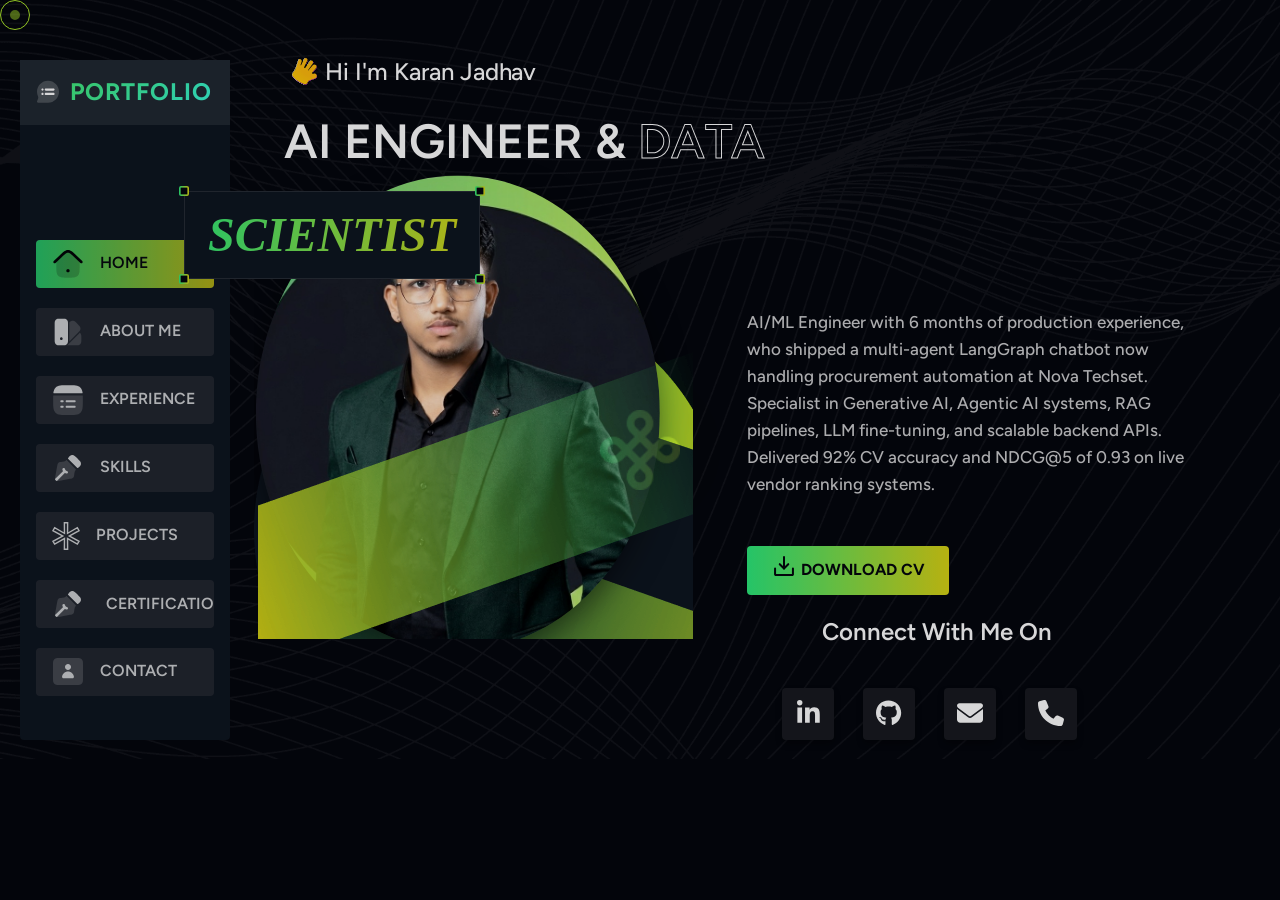
==== index.html @ 252ca19f "Update portfolio content (about me, experience, skills, resume PDF)" ====
<!DOCTYPE html>
<html lang="en">

<head>
  <meta charset="UTF-8">
  <meta name="viewport" content="width=device-width, initial-scale=1.0">
  <title>Karan Jadhav - AI Engineer & Data Scientist Portfolio</title>

  <!--=====FAB ICON=======-->
  <link rel="shortcut icon" href="assets\img\logo\logo1.jpeg" type="image/x-icon">

  <!--===== CSS LINK =======-->
  <link rel="stylesheet" href="assets/css/plugins/bootstrap.min.css">
  <link rel="stylesheet" href="assets/css/plugins/aos.css">
  <link rel="stylesheet" href="assets/css/plugins/fontawesome.css">
  <link rel="stylesheet" href="assets/css/plugins/magnific-popup.css">
  <link rel="stylesheet" href="assets/css/plugins/mobile.css">
  <link rel="stylesheet" href="assets/css/plugins/owlcarousel.min.css">
  <link rel="stylesheet" href="assets/css/plugins/sidebar.css">
  <link rel="stylesheet" href="assets/css/plugins/slick-slider.css">
  <link rel="stylesheet" href="assets/css/plugins/nice-select.css">
  <link rel="stylesheet" href="assets/css/main.css">

  <!-- Custom animated gradient styles -->
  <link rel="stylesheet" href="style.css">

  <!--=====  JS SCRIPT LINK =======-->
  <script src="assets/js/plugins/jquery-3-6-0.min.js"></script>
  <script src="assets/js/plugins/waypoints.js"></script>
</head>

<body class="homepage1-body">
  <!--===== PRELOADER STARTS =======-->
  <div class="overlay flex cac vac preloader-parent">
    <div>
      <div class="loader preloader flex vac">
        <svg width="200" height="200">
          <circle class="background" cx="90" cy="90" r="80" transform="rotate(-90, 100, 90)" />
          <circle class="outer" cx="90" cy="90" r="80" transform="rotate(-90, 100, 90)" />
        </svg>
        <span class="circle-background">
        </span>
        <span class="logo animated keyframe5 fade-in">
          <img src="assets\img\logo\logo1.jpeg" alt="">
        </span>
      </div>
    </div>
  </div>
  <!--===== PRELOADER ENDS =======-->

  <!--===== PROGRESS STARTS=======-->
  <div class="paginacontainer">
    <div class="progress-wrap">
      <svg class="progress-circle svg-content" width="100%" height="100%" viewBox="-1 -1 102 102">
        <path d="M50,1 a49,49 0 0,1 0,98 a49,49 0 0,1 0,-98" />
      </svg>
    </div>
  </div>
  <!--===== PROGRESS ENDS=======-->

  <div class="cursor"></div>
  <!--===== MOBILE HEADER STARTS =======-->
  <div class="mobile-header mobile-haeder1 d-block d-lg-none">
    <div class="container-fluid">
      <div class="col-12">
        <div class="mobile-header-elements">
          <div class="mobile-logo">
            <a href="index.html"><img src="assets/img/logo/logo2.png" alt=""></a>
          </div>
          <div class="mobile-nav-icon dots-menu">
            <i class="fa-solid fa-bars"></i>
          </div>
        </div>
      </div>
    </div>
  </div>

  <div class="mobile-sidebar mobile-sidebar1">
    <div class="logosicon-area">
      <div class="logos">
        <img src="assets/img/logo/logo2.png" alt="">
      </div>
      <div class="menu-close">
        <i class="fa-solid fa-xmark"></i>
      </div>
    </div>
    <div class="mobile-nav mobile-nav1">
      <ul class="mobile-nav-list nav-list1">
        <li><a href="index.html">Home</a></li>
        <li><a href="about.html">About</a></li>
        <li><a href="experience.html">Experience</a></li>
        <li><a href="skills.html">Skills</a></li>
        <li><a href="projects.html">Portfolio</a></li>
        <li><a href="certification.html">Certification</a></li>
        <li><a href="contact.html">Contact</a></li>

      </ul>
      <div class="allmobilesection">
        <div class="btn-area">
          <a href="index.html" class="download-btn">Get Started</a>
        </div>
        <div class="single-footer">
          <h3>Contact Info</h3>
          <div class="footer4-contact-info">
            <div class="contact-info-single">
              <div class="contact-info-icon">
                <i class="fa-solid fa-phone-volume"></i>
              </div>
              <div class="contact-info-text">
                <a href="tel:+918262973414">+91 8262973414</a>
              </div>
            </div>
            <div class="contact-info-single">
              <div class="contact-info-icon">
                <i class="fa-solid fa-envelope"></i>
              </div>
              <div class="contact-info-text">
                <a href="mailto:karanjadhav1771@gmail.com">karanjadhav1771@gmail.com</a>
              </div>
            </div>
            <div class="space20"></div>
            <div class="single-footer">
              <h3>Our Location</h3>
              <div class="contact-info-single">
                <div class="contact-info-icon">
                  <i class="fa-solid fa-location-dot"></i>
                </div>
                <div class="contact-info-text">
                  <a href="#">Aurangabad, Maharashtra,<br> India</a>
                </div>
              </div>
            </div>
            <div class="space20"></div>
            <div class="single-footer">
              <h3>Social Links</h3>
              <div class="social-links-mobile-menu">
                <ul>
                  <li><a href="https://www.linkedin.com/in/karan-jadhav-251a49325" target="_blank" rel="noopener"><i
                        class="fa-brands fa-linkedin-in"></i></a></li>
                  <li><a href="https://github.com/Karan-Jadhav-11" target="_blank" rel="noopener"><i
                        class="fa-brands fa-github"></i></a></li>
                  <li><a href="mailto:karanjadhav1771@gmail.com"><i class="fa-solid fa-envelope"></i></a></li>
                  <li><a href="tel:+918262973414"><i class="fa-solid fa-phone"></i></a></li>
                </ul>
              </div>
            </div>
          </div>
        </div>
      </div>
    </div>
  </div>
  <!--===== MOBILE HEADER STARTS =======-->

  <!--===== HEADER STARTS =======-->
  <div class="header-section-area"
    style="background-image: url(assets/img/bg/pagebg1.png); background-position: center; background-size: cover; background-repeat: no-repeat; background-attachment: fixed;">
    <div class="container">
      <div class="row">
        <div class="col-lg-2">
          <div class="sidebar-main">
            <div class="sidebar-area" style="padding: 0 15px;">
              <div class="logo">
                <a href="#" style="text-decoration: none; display: flex; align-items: center; gap: 10px;">
                  <img src="assets/img/icons/portfolio.svg" alt="" style="width: 24px; height: 24px;">
                  <h2
                    style="font-weight: 700; font-size: 24px; margin: 0; letter-spacing: 1px; background: linear-gradient(135deg, #43e97b 0%, #38f9d7 100%); -webkit-background-clip: text; background-clip: text; -webkit-text-fill-color: transparent;">
                    PORTFOLIO</h2>
                </a>
              </div>
              <div id="list-example" class="list-group" style="margin-top: 95px;">
                <a class="list-group-item list-group-item-action active" href="index.html" data-aos="fade-up"
                  data-aos-duration="700">
                  <img src="assets/img/icons/home.svg" alt="">
                  Home
                </a>
                <a class="list-group-item list-group-item-action" href="about.html" data-aos="fade-up"
                  data-aos-duration="800">
                  <img src="assets/img/icons/about.svg" alt="">
                  About ME
                </a>
                <a class="list-group-item list-group-item-action" href="experience.html" data-aos="fade-up"
                  data-aos-duration="900">
                  <img src="assets/img/icons/service.svg" alt="">
                  Experience
                </a>
                <a class="list-group-item list-group-item-action" href="skills.html" data-aos="fade-up"
                  data-aos-duration="1000">
                  <img src="assets/img/icons/skills.svg" alt="">
                  Skills
                </a>
                <a class="list-group-item list-group-item-action" href="projects.html" data-aos="fade-up"
                  data-aos-duration="1100">
                  <img src="assets/img/icons/star.svg" alt="" style="width: 28px; height: 32px;">
                  Projects
                </a>
                <a class="list-group-item list-group-item-action" href="certification.html" data-aos="fade-up"
                  data-aos-duration="1150" style="display: flex; align-items: center; gap: 10px; white-space: nowrap;">
                  <img src="assets/img/icons/skills.svg" alt="">
                  Certifications
                </a>
                <a class="list-group-item list-group-item-action" href="contact.html" data-aos="fade-up"
                  data-aos-duration="1200" style="margin-bottom: 20px;">
                  <img src="assets/img/icons/contact.svg" alt="">
                  Contact
                </a>
              </div>
            </div>
          </div>
        </div>
        <div class="col-lg-10">
          <div class="all-section-area">
            <div class="container">
              <div class="row">
                <div class="col-lg-12">
                  <div data-bs-spy="scroll" data-bs-target="#list-example" data-bs-smooth-scroll="true"
                    class="scrollspy-example" tabindex="0">
                    <div id="home">
                      <div class="header-textarea">
                        <div class="pbmit-heading-subheading">
                          <h4 class="text-anime-style-3"><img src="assets/img/icons/hand1.svg" alt="">Hi I'm Karan
                            Jadhav</h4>
                          <h1 class="text-anime-style-3">AI Engineer & <span class="designer">Data</span></h1>
                          <span class="marketer">Scientist
                            <img src="assets/img/elements/elements1.png" alt="" class="elements1" data-aos="fade-left"
                              data-aos-duration="800">
                            <img src="assets/img/elements/elements1.png" alt="" class="elements2" data-aos="fade-right"
                              data-aos-duration="1000">
                            <img src="assets/img/elements/elements1.png" alt="" class="elements3" data-aos="fade-left"
                              data-aos-duration="1100">
                            <img src="assets/img/elements/elements1.png" alt="" class="elements4" data-aos="fade-right"
                              data-aos-duration="1200">
                          </span>
                        </div>
                        <div class="row">
                          <div class="col-lg-6">
                            <div class="pbmit-animation-style3">
                              <div class="progress-one_leftbox">
                                <img src="assets/img/elements/elements3.png" alt="" class="elements3 d-lg-block d-none">
                                <img src="assets/img/bg/side-bg1.png" alt="" class="side-bg1">
                                <img src="assets/img/bg/side-bg2.png" alt="" class="side-bg2">
                                <img src="assets/img/all-images/hero-portrait.png" alt="" class="side-bg3">
                              </div>
                            </div>
                          </div>
                          <div class="col-lg-6">
                            <div class="header-pera-area">
                              <p data-aos="fade-up" data-aos-duration="900">AI/ML Engineer with 6 months of production experience, who shipped a multi-agent LangGraph chatbot now handling
                                procurement automation at Nova Techset. Specialist in Generative AI, Agentic AI systems, RAG pipelines, LLM
                                fine-tuning, and scalable backend APIs. Delivered 92% CV accuracy and NDCG@5 of 0.93 on live vendor ranking systems.</p>
                              <div class="btn-area" data-aos="fade-up" data-aos-duration="1200">
                                <a href="assets/img/cv/Karan_Jadhav_AI_Engineer_ 2025.pdf" download="Karan_Jadhav_AI_Engineer_2025.pdf" class="download-btn"><img
                                    src="assets/img/icons/download.svg" alt="">Download CV</a>
                                <!-- <a href="https://www.youtube.com/watch?v=Y8XpQpW5OVY" class="play-btn popup-youtube">
                                  <img src="assets/img/elements/elements2.png" alt="" class="elements4"><span><i
                                      class="fa-solid fa-play"></i>></span>Play Video</a> -->
                              </div>
                              <div class="socila-links-area">
                                <h5>Connect With Me On</h5>
                                <ul>
                                  <li><a href="https://www.linkedin.com/in/karan-jadhav-251a49325" target="_blank"
                                      rel="noopener"><i class="fa-brands fa-linkedin-in"></i></a></li>
                                  <li><a href="https://github.com/Karan-Jadhav-11" target="_blank" rel="noopener"><i
                                        class="fa-brands fa-github"></i></a></li>
                                  <li><a href="mailto:karanjadhav1771@gmail.com"><i
                                        class="fa-solid fa-envelope"></i></a>
                                  </li>
                                  <li><a href="tel:+918262973414"><i class="fa-solid fa-phone"></i></a></li>
                                </ul>
                              </div>
                            </div>
                          </div>
                        </div>
                      </div>
                    </div>
                  </div>
                  <!--===== SIDEBAR STARTS=======-->
                  <div class="custom-model-main">
                    <div class="custom-model-inner">
                      <div class="close-btn">Ãƒâ€”</div>
                      <div class="custom-model-wrap">
                        <div class="pop-up-content-wrap">
                          <div class="row">
                            <div class="col-lg-12">
                              <div class="opend-section">
                                <div class="row">
                                  <div class="col-lg-7">
                                    <div class="boxes-area">
                                      <div class="img1">
                                        <img src="assets/img/all-images/blog-img1.png" alt="">
                                      </div>
                                      <div class="content">
                                        <div class="tags-area">
                                          <a href="#"><img src="assets/img/icons/calender.svg" alt="">23 April 2024</a>
                                          <a href="#"><img src="assets/img/icons/user.svg" alt="">Karan Jadhav</a>
                                        </div>
                                        <a href="#">Building Production-Ready AI: Mastering Agentic Systems and Scalable
                                          Pipelines</a>
                                        <p>In the evolving field of AI, productionizing large language models requires
                                          more than just a prompt. It involves building robust agentic frameworks using
                                          tools like LangGraph and FastAPI to handle complex, multi-step workflows with
                                          high reliability.</p>
                                        <p class="pera">By leveraging multi-agent architectures, we can automate
                                          intricate business processes, from automated data extraction to autonomous
                                          research systems, ensuring scalable and deployable AI solutions.
                                        </p>
                                        <div class="social-area">
                                          <div class="email">
                                            <a href="#">#AI #AgenticAI #LangGraph</a>
                                          </div>
                                          <div class="icons">
                                            <h5>share:</h5>
                                            <ul>
                                              <li><a href="#"><i class="fa-brands fa-facebook-f"></i></a></li>
                                              <li><a href="#"><i class="fa-brands fa-google-plus-g"></i></a></li>
                                              <li><a href="#"><i class="fa-brands fa-linkedin-in"></i></a></li>
                                              <li><a href="#"><i class="fa-brands fa-youtube"></i></a></li>
                                            </ul>
                                          </div>
                                        </div>
                                      </div>
                                    </div>
                                  </div>

                                  <div class="col-lg-5">
                                    <div class="contact-from-area" data-aos="flip-right" data-aos-duration="1000">
                                      <h3>Leave A Message</h3>
                                      <form action="https://api.web3forms.com/submit" method="POST">
                                        <input type="hidden" name="access_key"
                                          value="0cdd32fff-eda2-4da3-be43-37d47fbb396b">

                                        <div class="input">
                                          <input type="text" placeholder="Full Name">
                                        </div>
                                        <div class="input">
                                          <input type="number" placeholder="Phone Number" required>
                                        </div>
                                        <div class="input">
                                          <input type="email" placeholder="Email Address" required>
                                        </div>
                                        <div class="input">
                                          <select name="country" id="country" class="country-area nice-select6">
                                            <option value="1" data-display="Service Type">Service Type</option>
                                            <option value="">AI Consulting</option>
                                            <option value="">LLM Integration</option>
                                            <option value="">Computer Vision</option>
                                            <option value="">Data Analytics</option>
                                            <option value="">MLOps Pipeline</option>
                                          </select>
                                        </div>
                                        <div class="input">
                                          <textarea placeholder="Message" required></textarea>
                                        </div>
                                        <div class="btn-area text-end" data-aos="fade-up" data-aos-duration="1200">
                                          <button type="submit" class="download-btn">submit now</button>
                                        </div>
                                      </form>
                                    </div>
                                  </div>
                                </div>
                              </div>
                            </div>
                          </div>
                        </div>
                      </div>
                    </div>
                    <div class="bg-overlay"></div>
                  </div>
                  <!--===== SIDEBAR ENDS STARTS=======-->
                </div>
              </div>
            </div>
          </div>
        </div>
      </div>
    </div>
  </div>
  <!--===== HEADER ENDS=======-->

  <!--===== JS SCRIPT LINK =======-->
  <script src="assets/js/plugins/bootstrap.min.js"></script>
  <script src="assets/js/plugins/fontawesome.js"></script>
  <script src="assets/js/plugins/aos.js"></script>
  <script src="assets/js/plugins/counter.js"></script>
  <script src="assets/js/plugins/gsap.min.js"></script>
  <script src="assets/js/plugins/ScrollTrigger.min.js"></script>
  <script src="assets/js/plugins/Splitetext.js"></script>
  <script src="assets/js/plugins/sidebar.js"></script>
  <script src="assets/js/plugins/magnific-popup.js"></script>
  <script src="assets/js/plugins/mobilemenu.js"></script>
  <script src="assets/js/plugins/owlcarousel.min.js"></script>
  <script src="assets/js/plugins/nice-select.js"></script>
  <script src="assets/js/main.js"></script>
</body>

</html>
---- assets/css/plugins/mobile.css ----
/*

Plugin Name: Multi Drop Down Mobile menu
version: 1.0
Author: Abdul Rabby
Desc: 



*/




/*Base css*/

*{
    margin: 0;
    padding: 0;
}
body{
    font-size: 16px;
    font-family: "Figtree", sans-serif;
}

a, a:hover{
    outline: none;
    text-decoration: none;
}

ul, li{
    list-style: none;
}




/*Menu Css*/

.mobile-logo a{
    font-size: 20px;
    font-weight: 500;
    color: #161616;
    text-decoration: none;
}


.mobile-header {
    position: absolute;
    top: 0;
    left: 0;
    width: 100%;
    padding: 17px 0;
    z-index: 9;
    
}

.mobile-header-elements {
    display: flex;
    align-items: center;
    justify-content: space-between;
}

.mobile-nav-icon {
    font-size: 23px;
    border: 1px solid;
    width: 40px;
    height: 40px;
    display: flex;
    align-items: center;
    justify-content: center;
    border-radius: 4px;
    color: #161616;
}



.mobile-sidebar {
    position: fixed;
    height: 100%;
    width: 100%;
    background:#F6F6EC;
    z-index: 99;
    padding: 40px 30px;
    left: -100%;
    top: 0;
    visibility: hidden;
    opacity: 0;
    transition: all .3s;
    
    
}

.mobile-sidebar .contact-icon{
    background: #161616;
}


.mobile-sidebar.mobile-menu-active{
    left: 0;
    visibility: visible;
    opacity: 1;
    transition: all .3s;
    overflow-y:scroll ;
}

.menu-close {
    position: absolute;
    right: 20px;
    top: 20px;
    font-size: 25px;
    color: #161616;
    cursor: pointer;
}

.mobile-nav li a {
    font-size: 18px;
    line-height: 24px;
    color: #161616;
    padding: 10px 0;
    display: block;
    font-family: "Figtree", sans-serif;
    font-weight: 500 !important;
}


ul.mobile-nav-list {
    margin-top: 30px;
}


li.has-children {
    position: relative;
    z-index: 2;
}

span.mobile-nav-menu-icon {
    position: absolute;
    right: 0;
    top: 0;
    height: 50px;
    width: 50px;
    text-align: center;
    line-height: 50px;
    color: #161616;
}

ul.mobile-menu-sub {
    display: none;
    position: relative;
    left: 0;
    padding-left: 10px;
    transition: all .3s;
}

ul.mobile-menu-sub.sub-menu-active{
    display: block;
    position: relative;
    transition: all .3s;
}



.mobile-nav li {
    position: relative;
    z-index: 2;
}

span.submenu-button {
    position: absolute;
    width: 100%;
    height: 44px;
    top: 0;
    left: 0;
    z-index: 3;
    transition: all .3s;
}

span.submenu-button:after, span.submenu-button:before {
    position: absolute;
    content: "";
    height: 20px;
    width: 2px;
    background: #161616;
    top: 12px;
    right: 9px;
    transition: all .3s;
}

span.submenu-button:before {
    height: 2px;
    width: 20px;
    right: 0px;
    top: 22px;
}

span.submenu-button.submenu-opened:after {
    visibility: hidden;
    opacity: 0;
}

.sub-menu{
    display: none;
    padding-left: 15px;
}


span.multi-drop-icon {
    position: absolute;
    right: 10px;
    width: 20px;
    height: 100%;
    top: 0;
    text-align: center;
    display: flex;
    align-items: center;
    justify-content: flex-end;
}


ul.mobile-nav-list {
    max-height: 500px;
    overflow-y: scroll;
}
---- assets/css/plugins/owlcarousel.min.css ----
/**
 * Owl Carousel v2.3.4
 * Copyright 2013-2018 David Deutsch
 * Licensed under: SEE LICENSE IN https://github.com/OwlCarousel2/OwlCarousel2/blob/master/LICENSE
 */
 .owl-carousel,.owl-carousel .owl-item{-webkit-tap-highlight-color:transparent;position:relative}.owl-carousel{display:none;width:100%;z-index:1}.owl-carousel .owl-stage{position:relative;-ms-touch-action:pan-Y;touch-action:manipulation;-moz-backface-visibility:hidden}.owl-carousel .owl-stage:after{content:".";display:block;clear:both;visibility:hidden;line-height:0;height:0}.owl-carousel .owl-stage-outer{position:relative;overflow:hidden;-webkit-transform:translate3d(0,0,0)}.owl-carousel .owl-item,.owl-carousel .owl-wrapper{-webkit-backface-visibility:hidden;-moz-backface-visibility:hidden;-ms-backface-visibility:hidden;-webkit-transform:translate3d(0,0,0);-moz-transform:translate3d(0,0,0);-ms-transform:translate3d(0,0,0)}.owl-carousel .owl-item{min-height:1px;float:left;-webkit-backface-visibility:hidden;-webkit-touch-callout:none}.owl-carousel .owl-item img{display:block;width:100%}.owl-carousel .owl-dots.disabled,.owl-carousel .owl-nav.disabled{display:none}.no-js .owl-carousel,.owl-carousel.owl-loaded{display:block}.owl-carousel .owl-dot,.owl-carousel .owl-nav .owl-next,.owl-carousel .owl-nav .owl-prev{cursor:pointer;-webkit-user-select:none;-khtml-user-select:none;-moz-user-select:none;-ms-user-select:none;user-select:none}.owl-carousel .owl-nav button.owl-next,.owl-carousel .owl-nav button.owl-prev,.owl-carousel button.owl-dot{background:0 0;color:inherit;border:none;padding:0!important;font:inherit}.owl-carousel.owl-loading{opacity:0;display:block}.owl-carousel.owl-hidden{opacity:0}.owl-carousel.owl-refresh .owl-item{visibility:hidden}.owl-carousel.owl-drag .owl-item{-ms-touch-action:pan-y;touch-action:pan-y;-webkit-user-select:none;-moz-user-select:none;-ms-user-select:none;user-select:none}.owl-carousel.owl-grab{cursor:move;cursor:grab}.owl-carousel.owl-rtl{direction:rtl}.owl-carousel.owl-rtl .owl-item{float:right}.owl-carousel .animated{animation-duration:1s;animation-fill-mode:both}.owl-carousel .owl-animated-in{z-index:0}.owl-carousel .owl-animated-out{z-index:1}.owl-carousel .fadeOut{animation-name:fadeOut}@keyframes fadeOut{0%{opacity:1}100%{opacity:0}}.owl-height{transition:height .5s ease-in-out}.owl-carousel .owl-item .owl-lazy{opacity:0;transition:opacity .4s ease}.owl-carousel .owl-item .owl-lazy:not([src]),.owl-carousel .owl-item .owl-lazy[src^=""]{max-height:0}.owl-carousel .owl-item img.owl-lazy{transform-style:preserve-3d}.owl-carousel .owl-video-wrapper{position:relative;height:100%;background:#000}.owl-carousel .owl-video-play-icon{position:absolute;height:80px;width:80px;left:50%;top:50%;margin-left:-40px;margin-top:-40px;background:url(owl.video.play.html) no-repeat;cursor:pointer;z-index:1;-webkit-backface-visibility:hidden;transition:transform .1s ease}.owl-carousel .owl-video-play-icon:hover{-ms-transform:scale(1.3,1.3);transform:scale(1.3,1.3)}.owl-carousel .owl-video-playing .owl-video-play-icon,.owl-carousel .owl-video-playing .owl-video-tn{display:none}.owl-carousel .owl-video-tn{opacity:0;height:100%;background-position:center center;background-repeat:no-repeat;background-size:contain;transition:opacity .4s ease}.owl-carousel .owl-video-frame{position:relative;z-index:1;height:100%;width:100%}
---- assets/css/plugins/sidebar.css ----
/*!
* metismenu https://github.com/onokumus/metismenu#readme
* A jQuery menu plugin
* @version 3.0.6
* @author Osman Nuri Okumus <onokumus@gmail.com> (https://github.com/onokumus)
* @license: MIT 
*/

.metismenu .arrow {
  float: right;
  line-height: 1.42857;
}

*[dir="rtl"] .metismenu .arrow {
  float: left;
}

/*
   * Require Bootstrap 3.x
   * https://github.com/twbs/bootstrap
  */

.metismenu .glyphicon.arrow:before {
  content: "\e079";
}

.metismenu .mm-active>a>.glyphicon.arrow:before {
  content: "\e114";
}

/*
   * Require Font-Awesome
   * http://fortawesome.github.io/Font-Awesome/
  */

.metismenu .fa.arrow:before {
  content: "\f104";
}

.metismenu .mm-active>a>.fa.arrow:before {
  content: "\f107";
}

/*
   * Require Ionicons
   * http://ionicons.com/
  */

.metismenu .ion.arrow:before {
  content: "\f3d2"
}

.metismenu .mm-active>a>.ion.arrow:before {
  content: "\f3d0";
}

.metismenu .plus-times {
  float: right;
}

*[dir="rtl"] .metismenu .plus-times {
  float: left;
}

.metismenu .fa.plus-times:before {
  content: "\f067";
}

.metismenu .mm-active>a>.fa.plus-times {
  transform: rotate(45deg);
}

.metismenu .plus-minus {
  float: right;
}

*[dir="rtl"] .metismenu .plus-minus {
  float: left;
}

.metismenu .fa.plus-minus:before {
  content: "\f067";
}

.metismenu .mm-active>a>.fa.plus-minus:before {
  content: "\f068";
}

.metismenu .mm-collapse:not(.mm-show) {
  display: none;
}

.metismenu .mm-collapsing {
  position: relative;
  height: 0;
  overflow: hidden;
  transition-timing-function: ease;
  transition-duration: .35s;
  transition-property: height, visibility;
}

.metismenu .has-arrow {
  position: relative;
}

.metismenu .has-arrow::after {
  position: absolute;
  content: '';
  width: .5em;
  height: .5em;
  border-width: 1px 0 0 1px;
  border-style: solid;
  border-color: currentColor;
  border-color: initial;
  right: 1em;
  transform: rotate(-45deg) translate(0, -50%);
  transform-origin: top;
  top: 50%;
  transition: all .3s ease-out;
}

*[dir="rtl"] .metismenu .has-arrow::after {
  right: auto;
  left: 1em;
  transform: rotate(135deg) translate(0, -50%);
}

.metismenu .mm-active>.has-arrow::after, .metismenu .has-arrow[aria-expanded="true"]::after {
  transform: rotate(-135deg) translate(0, -50%);
}

*[dir="rtl"] .metismenu .mm-active>.has-arrow::after, *[dir="rtl"] .metismenu .has-arrow[aria-expanded="true"]::after {
  transform: rotate(225deg) translate(0, -50%);
}

/* custom code */

.hamburger-menu {
  display: inline-block;
}

.hamburger-menu a {
  display: inline-block;
}

.body-overlay {
  background-color: #000000;
  height: 950px;
  width: 100%;
  position: fixed;
  top: 0;
  z-index: 1010;
  left: 0;
  opacity: 0;
  visibility: hidden;
  transition: all 0.3s linear 0s;
  transition: all 600ms ease;
  -webkit-transition: all 600ms ease;
  -moz-transition: all 600ms ease;
  -ms-transition: all 600ms ease;
  -o-transition: all 600ms ease;
}

.body-overlay.active {
  opacity: .5;
  visibility: visible;
}

.side-mobile-menu ul li a {
  padding: 13px 0;
  display: block;
  border-bottom: 1px solid rgba(0, 0, 0, 0.05);
  font-size: 14px;
  color: #000;
  font-weight: 600;
  text-transform: uppercase;
  position: relative;
}

.side-mobile-menu ul li a[aria-expanded="true"] {
  color: var(--color-primary);
}

.side-mobile-menu ul li a:hover {
  color: var(--color-primary);
  padding-left: 5px;
}

.side-mobile-menu ul li ul li:hover>a {
  color: var(--color-primary);
  padding-left: 20px;
}

.side-mobile-menu ul li ul li:hover>a::before {
  background: var(--color-primary);
  border-color: var(--color-primary) !important;
}

.slide-bar.style-2 .side-mobile-menu ul li a[aria-expanded="true"],
.slide-bar.style-2 .side-mobile-menu ul li a:hover,
.slide-bar.style-2 .side-mobile-menu ul li ul li:hover>a {
  color: #2962FF;
}
.slide-bar.style-2 .side-mobile-menu ul li ul li:hover>a::before {
  background: #2962FF;
  border-color: #2962FF !important;
}





.side-mobile-menu ul {
  list-style: none;
  margin: 0;
  padding: 0;
}


.slide-bar {
    position: fixed;
    overflow-y: auto;
    top: 0;
    right: -860px;
    right: -860px;
    max-width: 830px;
    padding: 50px 50px;
    height: 900px;
    display: block;
    background-color: var(--color-white);
    z-index: 1020;
transition-duration: 500ms;
background-color: #fff;
}


.side-mobile-menu {
    display: none;
}
.slide-bar.show {
  right: 0;
}

.side-mobile-menu ul li ul li {
  padding-left: 15px;
}

.side-mobile-menu ul li ul li a {
  position: relative;
  padding-left: 15px;
  text-transform: capitalize;
  font-size: 16px;
}

.side-mobile-menu ul li.dropdown>a::after {
  position: absolute;
  content: "";
  width: 8px;
  height: 8px;
  border-width: 0 2px 2px 0;
  border-style: solid;
  border-color: initial;
  right: 16px;
  top: 50%;
  -webkit-transform: rotate(-45deg) translateY(-50%);
  -webkit-transform-origin: top;
  transform-origin: top;
  transition: all 0.3s ease-out;
  transform: rotate(-45deg) translateY(-50%);
  -moz-transform: rotate(-45deg) translateY(-50%);
  -ms-transform: rotate(-45deg) translateY(-50%);
  -o-transform: rotate(-45deg) translateY(-50%);
}

.side-mobile-menu ul li.dropdown a[aria-expanded="true"]::after {
  -webkit-transform: rotate(-135deg) translateY(-50%);
  transform: rotate(45deg) translateY(-50%);
}

.side-mobile-menu ul li ul li a::before {
  content: "";
  width: 8px;
  height: 8px;
  position: absolute;
  left: 0;
  top: 50%;
  transform: translateY(-50%);
  border: 2px solid #101a23;
  border-radius: 50%;
}

.side-mobile-menu ul li ul li a {
  text-transform: capitalize;
  font-size: 15px;
}

.close-mobile-menu a {
  color: #fff;
  position: relative;
  z-index: 2;
  font-size: 16px;
  left: 0;
  display: block;
}


.close-mobile-menu {
  position: absolute;
  top: 0;
  right: 0;
  text-align: center;
  line-height: 40px;
  transition: .3s;
  -webkit-transition: .3s;
  -moz-transition: .3s;
  -ms-transition: .3s;
  -o-transition: .3s;
}

.slide-bar .tx-close {
    background: rgba(150,144,162,.08);
    width: 54px;
    height: 54px;
    border-width: 18px;
}
.slide-bar .tx-close::before, .slide-bar .tx-close::after {
    background-color: #000;
}


.header-mobile-search input {
  width: 100%;
  height: 50px;
  background-color: #fff;
  padding: 0 18px;
  padding-right: 40px;
  font-size: 14px;
  border: 1px solid #ececec;
  transition: .3s;
  -webkit-transition: .3s;
  -moz-transition: .3s;
  -ms-transition: .3s;
  -o-transition: .3s;
  border-radius: 3px;
}

.header-mobile-search input:focus {
  border-color: var(--color-primary);
}

.header-mobile-search {
  margin-bottom: 15px;
  position: relative;
  display: block;
}

.header-mobile-search button {
  position: absolute;
  width: 50px;
  height: 100%;
  right: 0;
  line-height: 100%;
  padding: 0;
  border: none;
  background-color: initial;
  background-image: none;
  color: #3a505f;
  top: 0;
  cursor: pointer;
}
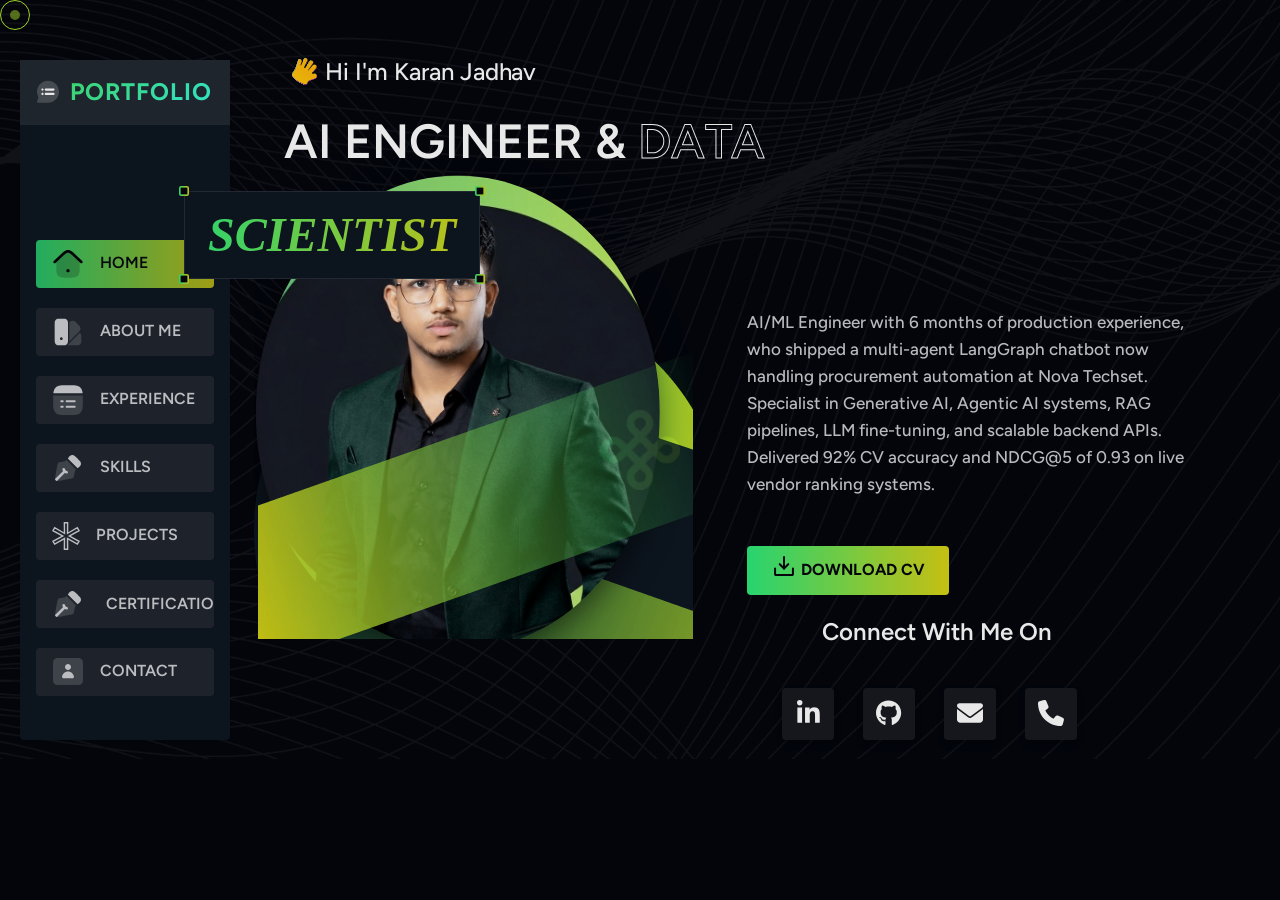
==== commit fdc544fd: "Trigger CI job rerun" ====
--- a/index.html
+++ b/index.html
@@ -394,5 +394,4 @@
 
 </html>
 
-
-
+<!-- Trigger CI -->
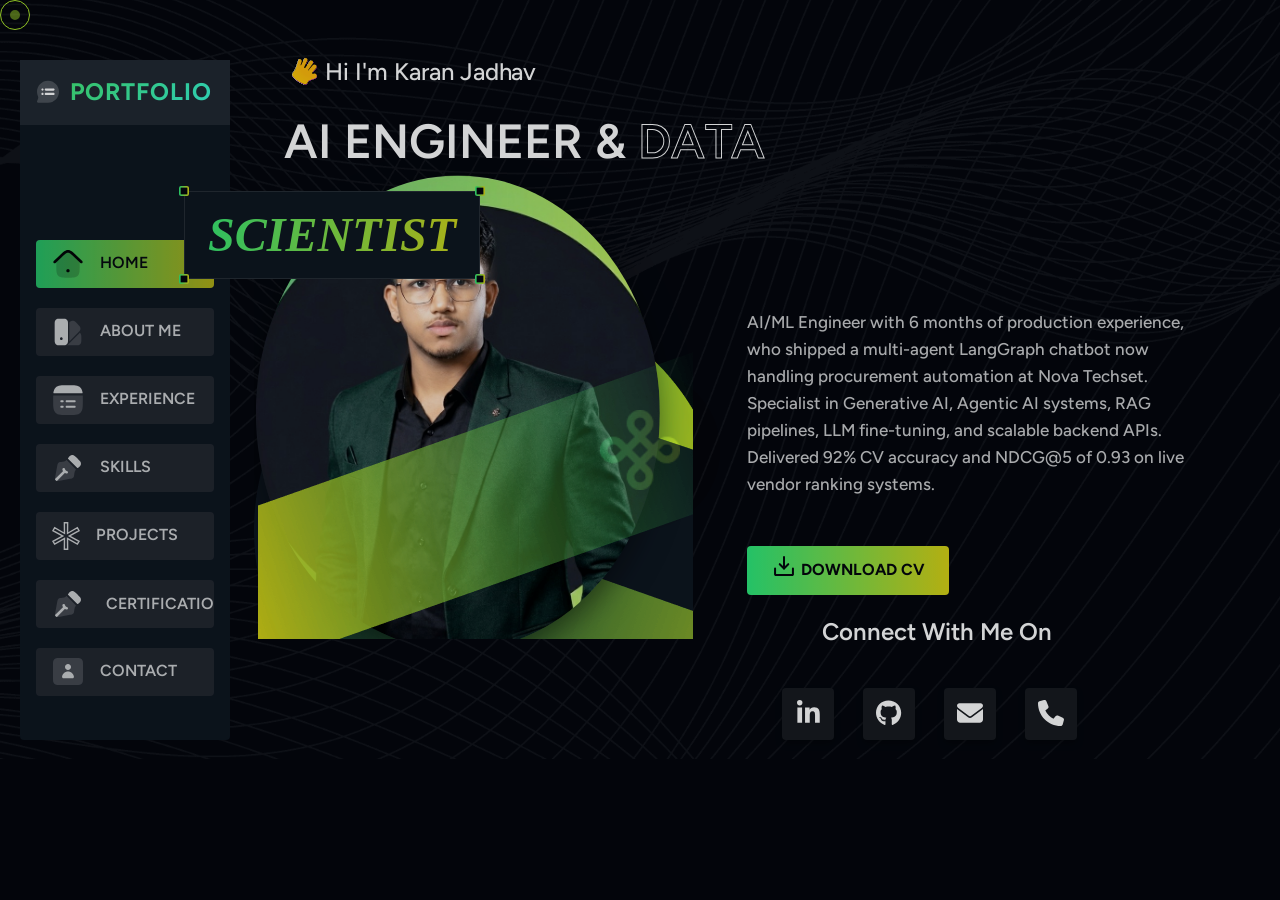
==== commit fb632ad8: "Add SEO meta description to trigger fresh deployment" ====
--- a/index.html
+++ b/index.html
@@ -3,6 +3,7 @@
 
 <head>
   <meta charset="UTF-8">
+  <meta name="description" content="Karan Jadhav - AI Engineer & Data Scientist Portfolio. Specialist in Generative AI, Agentic AI, RAG pipelines, LLM fine-tuning and scalable backend APIs.">
   <meta name="viewport" content="width=device-width, initial-scale=1.0">
   <title>Karan Jadhav - AI Engineer & Data Scientist Portfolio</title>
 
--- a/style.css
+++ b/style.css
@@ -1,904 +1,924 @@
-@keyframes gradientShift {
-    0% {
-        background-position: 0% 50%;
-    }
-
-    50% {
-        background-position: 100% 50%;
-    }
-
-    100% {
-        background-position: 0% 50%;
-    }
-}
-
-@keyframes glow {
-
-    0%,
-    100% {
-        box-shadow: 0 0 20px rgba(67, 233, 123, 0.3), 0 0 40px rgba(56, 249, 215, 0.1);
-    }
-
-    50% {
-        box-shadow: 0 0 30px rgba(67, 233, 123, 0.5), 0 0 60px rgba(56, 249, 215, 0.2);
-    }
-}
-
-/* ===== EXPERIENCE CARDS – Professional Dark Theme ===== */
-.experience-card-animated {
-    background: rgba(13, 26, 15, 0.85);
-    border: 1px solid rgba(67, 233, 123, 0.18);
-    border-left: 4px solid #43e97b;
-    border-radius: 16px !important;
-    backdrop-filter: blur(12px);
-    -webkit-backdrop-filter: blur(12px);
-    box-shadow: 0 4px 24px rgba(0, 0, 0, 0.5), 0 0 0 0 rgba(67, 233, 123, 0);
-    transition: all 0.4s cubic-bezier(0.25, 0.8, 0.25, 1);
-    cursor: pointer;
-    position: relative;
-    overflow: hidden;
-}
-
-/* Subtle top shine line */
-.experience-card-animated::before {
-    content: '';
-    position: absolute;
-    top: 0;
-    left: 0;
-    right: 0;
-    height: 1px;
-    background: linear-gradient(90deg, transparent, rgba(67, 233, 123, 0.5), transparent);
-    pointer-events: none;
-}
-
-.experience-card-animated:hover {
-    transform: translateY(-6px);
-    border-left: 4px solid #38f9d7;
-    box-shadow:
-        0 12px 40px rgba(0, 0, 0, 0.6),
-        0 0 20px rgba(67, 233, 123, 0.15),
-        0 0 60px rgba(67, 233, 123, 0.07);
-    background: rgba(16, 32, 18, 0.92);
-    /* Set a base text color so child elements don't go dim */
-    color: #e0e0e0;
-}
-
-/* Keep all text colors explicitly on hover — prevent any dimming */
-.experience-card-animated:hover h3 {
-    opacity: 1 !important;
-}
-
-.experience-card-animated:hover h5 {
-    color: #a5d6a7 !important;
-    opacity: 1 !important;
-}
-
-.experience-card-animated:hover p,
-.experience-card-animated:hover li {
-    opacity: 1 !important;
-    color: #cfd8dc !important;
-}
-
-/* Keep accent-colored text unchanged on hover */
-.experience-card-animated:hover p[style*="#43e97b"],
-.experience-card-animated:hover p[style*="#38f9d7"] {
-    color: inherit !important;
-}
-
-/* Base style for colored icons (Square with dark bg) */
-img.colored-icon {
-    background-color: #1a1a1a;
-    padding: 10px;
-    border-radius: 12px !important;
-    width: 70px !important;
-    height: 70px !important;
-    object-fit: contain;
-    box-shadow: 0 4px 6px rgba(0, 0, 0, 0.3);
-    filter: none !important;
-    /* Ensure always visible */
-    opacity: 1 !important;
-}
-
-/* Hover effect: ensure it stays visible and pops */
-.skills-all-boxarea:hover .icons img.colored-icon {
-    filter: none !important;
-    opacity: 1 !important;
-    transform: scale(1.1);
-    transition: transform 0.3s ease;
-}
-
-/* REDUCE SPACING: Override default section padding */
-/* REDUCE SPACING: Override default section padding */
-.service1-section-area {
-    padding-top: 40px !important;
-    padding-bottom: 20px !important;
-    /* Slight bottom padding */
-}
-
-.skills-section-area {
-    padding-top: 30px !important;
-    /* Moderate top padding */
-    padding-bottom: 40px !important;
-    margin-top: 0px !important;
-    /* Remove negative margin */
-}
-
-.about-section-area,
-.portfolio-section-area,
-.contact-section-area {
-    padding-top: 40px !important;
-    padding-bottom: 40px !important;
-}
-
-/* Remove extra margins if any */
-.service-header-area,
-.skills-header-area {
-    margin-bottom: 30px !important;
-}
-
-/* Remove bottom margin from the last experience card */
-.service1-section-area .row .col-lg-12 .experience-card-animated:last-child {
-    margin-bottom: 0 !important;
-}
-
-/* Remove default row margins */
-.service1-section-area .row {
-    margin-bottom: 0 !important;
-}
-
-/* =====================================================
-   UNIFIED SECTION HEADINGS — Matches Contact Template
-   Scoped ONLY to inner pages: Experience, Projects, Certs
-   ===================================================== */
-
-/* Small green label above h2 */
-#experience .pbmit-heading-subheading h4,
-#portfolio .pbmit-heading-subheading h4,
-#certifications .pbmit-heading-subheading h4 {
-    color: #43e97b !important;
-    font-size: 0.95rem !important;
-    font-weight: 700 !important;
-    letter-spacing: 2px !important;
-    text-transform: uppercase !important;
-    text-shadow: 0 0 14px rgba(67, 233, 123, 0.55) !important;
-    display: flex !important;
-    align-items: center !important;
-    gap: 8px !important;
-    margin-bottom: 14px !important;
-}
-
-/* Green tint on icon inside h4 */
-#experience .pbmit-heading-subheading h4 img,
-#portfolio .pbmit-heading-subheading h4 img,
-#certifications .pbmit-heading-subheading h4 img {
-    filter: brightness(0) saturate(100%) invert(65%) sepia(80%) saturate(450%) hue-rotate(100deg) !important;
-    width: 18px !important;
-    height: 18px !important;
-}
-
-/* Large bold white h2 */
-#experience .pbmit-heading-subheading h2.text-anime-style-3,
-#portfolio .pbmit-heading-subheading h2.text-anime-style-3,
-#certifications .pbmit-heading-subheading h2.text-anime-style-3 {
-    color: #ffffff !important;
-    font-size: 3rem !important;
-    font-weight: 800 !important;
-    line-height: 1.1 !important;
-    text-transform: uppercase !important;
-    letter-spacing: 1px !important;
-    text-shadow: 0 2px 24px rgba(0, 0, 0, 0.8) !important;
-    margin-bottom: 0 !important;
-}
-
-/* Green gradient accent word */
-#experience .pbmit-heading-subheading h2 .designer,
-#portfolio .pbmit-heading-subheading h2 .designer,
-#certifications .pbmit-heading-subheading h2 .designer {
-    background: linear-gradient(135deg, #43e97b 0%, #38f9d7 100%) !important;
-    -webkit-background-clip: text !important;
-    background-clip: text !important;
-    -webkit-text-fill-color: transparent !important;
-    font-weight: 800 !important;
-    font-style: italic !important;
-}
-
-/* Ghost outline marketer text — scoped only to inner pages */
-#experience .pbmit-heading-subheading .marketer,
-#portfolio .pbmit-heading-subheading .marketer,
-#certifications .pbmit-heading-subheading .marketer {
-    -webkit-text-stroke: 1.5px rgba(67, 233, 123, 0.3) !important;
-    color: transparent !important;
-    opacity: 0.55 !important;
-    font-size: 3.8rem !important;
-    font-weight: 800 !important;
-    text-transform: uppercase !important;
-    display: block !important;
-    z-index: 0 !important;
-    line-height: 1 !important;
-    letter-spacing: 2px !important;
-}
-
-/* PROJECT SECTION STYLING */
-/* Add border to project images */
-.portfolio-box-area .images img {
-    border: 3px solid #43e97b !important;
-    /* Green theme border */
-    border-radius: 10px;
-    /* Optional: smooth corners */
-    box-shadow: 0 0 15px rgba(67, 233, 123, 0.4);
-    /* Glow effect */
-}
-
-/* Fix project title color for visibility */
-/* Fix project title color for visibility */
-/* Fix project title color for visibility */
-.portfolio-box-area .content-area a {
-    background: rgba(0, 0, 0, 0.85);
-    /* Dark background for readability */
-    color: #43e97b !important;
-    /* Solid Bright Green text */
-    padding: 12px 16px;
-    border-radius: 8px;
-    border: 1px solid rgba(67, 233, 123, 0.2);
-    /* Subtle theme border */
-
-    /* Reset gradient text properties to ensure visibility */
-    -webkit-background-clip: unset;
-    -webkit-text-fill-color: unset;
-
-    font-weight: 700;
-    text-decoration: none;
-    display: inline-block;
-    margin-top: 5px;
-    box-shadow: 0 4px 10px rgba(0, 0, 0, 0.5);
-}
-
-/* Ensure tags are visible too */
-.portfolio-box-area .content-area h4 {
-    color: #cddc39 !important;
-    /* Yellow theme color for tags */
-}
-
-/* ===== PROJECTS PAGE — Heading Vibrancy ===== */
-#portfolio h4,
-#portfolio .pbmit-heading-subheading h4 {
-    color: #43e97b !important;
-    font-weight: 700 !important;
-    font-size: 1rem !important;
-    letter-spacing: 1.5px !important;
-    text-transform: uppercase !important;
-    text-shadow: 0 0 12px rgba(67, 233, 123, 0.5) !important;
-    display: flex !important;
-    align-items: center !important;
-    gap: 8px !important;
-}
-
-#portfolio h4 img {
-    filter: brightness(0) saturate(100%) invert(72%) sepia(60%) saturate(400%) hue-rotate(95deg) !important;
-    width: 20px !important;
-}
-
-#portfolio h2,
-#portfolio .pbmit-heading-subheading h2 {
-    color: #ffffff !important;
-    font-weight: 800 !important;
-    font-size: 2.8rem !important;
-    text-shadow: 0 2px 20px rgba(0, 0, 0, 0.8) !important;
-    line-height: 1.2 !important;
-}
-
-#portfolio h2 .designer {
-    background: linear-gradient(135deg, #43e97b 0%, #38f9d7 100%) !important;
-    -webkit-background-clip: text !important;
-    background-clip: text !important;
-    -webkit-text-fill-color: transparent !important;
-    font-weight: 800 !important;
-}
-
-#portfolio .marketer {
-    -webkit-text-stroke: 1.5px rgba(67, 233, 123, 0.35) !important;
-    color: transparent !important;
-    opacity: 0.6 !important;
-    font-size: 3.5rem !important;
-    display: block;
-    z-index: 0;
-}
-
-
-/* CERTIFICATIONS HEADER STYLING */
-/* Match the H2 style of Projects */
-#certifications h2 {
-    color: #ffffff !important;
-    font-weight: 700;
-    font-size: 50px;
-    /* Adjust size as needed */
-    text-transform: capitalize;
-}
-
-/* Style the 'Designer' span (Certificates/AI ML) */
-#certifications .designer,
-#portfolio .designer {
-    background: linear-gradient(135deg, #43e97b 0%, #38f9d7 100%);
-    -webkit-background-clip: text;
-    -webkit-text-fill-color: transparent;
-    font-weight: 700;
-}
-
-/* Style the background 'Marketer' text (Certificates/Projects) */
-#certifications .marketer,
-#portfolio .marketer {
-    -webkit-text-stroke: 1px rgba(255, 255, 255, 0.4) !important;
-    /* Stronger outline */
-    color: transparent !important;
-    opacity: 0.8 !important;
-    /* Much more visible */
-    display: block;
-    z-index: 0;
-    /* Ensure it stays behind */
-}
-
-/* Boost main H2 visibility */
-#certifications h2,
-#portfolio h2 {
-    text-shadow: 0 5px 15px rgba(0, 0, 0, 0.8);
-    /* Strong shadow for contrast */
-    position: relative;
-    z-index: 1;
-}
-
-/* Update .designer for Certifications to match 'AI/ML' outline style */
-#certifications .designer {
-    -webkit-text-stroke: 1px #ffffff !important;
-    color: transparent !important;
-    background: none !important;
-    -webkit-background-clip: unset !important;
-    -webkit-text-fill-color: unset !important;
-}
-
-/* Hover animation for Certificate Cards */
-#certifications .about-boxarea {
-    transition: all 0.4s ease;
-    cursor: pointer;
-}
-
-#certifications .about-boxarea:hover {
-    transform: translateY(-10px) scale(1.02);
-    box-shadow: 0 10px 30px rgba(67, 233, 123, 0.3) !important;
-}
-
-/* Fix for Contact Icons */
-.socila-links-area {
-    margin-top: 30px;
-}
-
-.socila-links-area h5 {
-    color: #ffffff;
-    margin-bottom: 20px;
-    font-weight: 700;
-}
-
-.socila-links-area ul {
-    padding: 0;
-    margin: 0;
-    display: flex;
-    gap: 15px;
-    list-style: none;
-}
-
-.socila-links-area ul li a {
-    display: flex;
-    align-items: center;
-    justify-content: center;
-    width: 50px;
-    height: 50px;
-    background: #1a1a1a;
-    /* Dark background */
-    border-radius: 12px;
-    color: #ffffff;
-    font-size: 20px;
-    transition: all 0.3s ease;
-    box-shadow: 0 4px 6px rgba(0, 0, 0, 0.3);
-}
-
-.socila-links-area ul li a:hover {
-    background: linear-gradient(135deg, #43e97b 0%, #38f9d7 100%);
-    transform: translateY(-5px);
-    color: #000;
-}
-
-/* Hero Image - Proper positioning within circular frame */
-.homepage1-body .header-section-area .pbmit-animation-style3 .progress-one_leftbox .side-bg3 {
-    position: absolute !important;
-    top: 41% !important;
-    left: 51% !important;
-    transform: translate(-55%, -38%) !important;
-    width: 92% !important;
-    height: 99% !important;
-    object-fit: cover !important;
-    object-position: center top !important;
-    border-radius: 50% !important;
-    box-shadow: 0 10px 30px rgba(0, 0, 0, 0.5);
-}
-
-/* Ensure the container doesn't overflow */
-.pbmit-animation-style3 {
-    position: relative;
-    width: 100%;
-}
-
-.progress-one_leftbox {
-    position: relative;
-    overflow: hidden;
-    max-width: 100%;
-}
-
-/* Prevent text overlap */
-.header-pera-area {
-    padding-left: 0;
-    position: relative;
-    z-index: 10;
-}
-
-@media (max-width: 767px) {
-    .homepage1-body .header-section-area .pbmit-animation-style3 .progress-one_leftbox .side-bg3 {
-        object-fit: contain !important;
-    }
-}
-
-/* ===================================================
-   PROJECT CARDS — Professional Dark Theme
-   =================================================== */
-.proj-card {
-    background: rgba(13, 26, 15, 0.85);
-    border: 1px solid rgba(67, 233, 123, 0.15);
-    border-radius: 16px;
-    overflow: hidden;
-    transition: all 0.4s cubic-bezier(0.25, 0.8, 0.25, 1);
-    height: 100%;
-    display: flex;
-    flex-direction: column;
-}
-
-.proj-card:hover {
-    transform: translateY(-8px);
-    border-color: rgba(67, 233, 123, 0.4);
-    box-shadow: 0 16px 48px rgba(0,0,0,0.6), 0 0 24px rgba(67,233,123,0.12);
-}
-
-/* Image area */
-.proj-img-wrap {
-    position: relative;
-    overflow: hidden;
-    height: 200px;
-}
-
-.proj-img-wrap img {
-    width: 100%;
-    height: 100%;
-    object-fit: cover;
-    transition: transform 0.5s ease;
-    border-bottom: 2px solid rgba(67, 233, 123, 0.2);
-}
-
-.proj-card:hover .proj-img-wrap img {
-    transform: scale(1.08);
-}
-
-/* Hover overlay with GitHub button */
-.proj-img-overlay {
-    position: absolute;
-    inset: 0;
-    background: rgba(0, 0, 0, 0.65);
-    display: flex;
-    align-items: center;
-    justify-content: center;
-    opacity: 0;
-    transition: opacity 0.35s ease;
-}
-
-.proj-card:hover .proj-img-overlay {
-    opacity: 1;
-}
-
-.proj-view-btn {
-    background: linear-gradient(135deg, #43e97b, #38f9d7);
-    color: #0a1a0d !important;
-    font-weight: 700;
-    font-size: 0.88rem;
-    padding: 10px 22px;
-    border-radius: 30px;
-    text-decoration: none !important;
-    display: flex;
-    align-items: center;
-    gap: 8px;
-    letter-spacing: 0.3px;
-    transition: transform 0.2s ease;
-    -webkit-background-clip: unset !important;
-    -webkit-text-fill-color: unset !important;
-    background-clip: unset !important;
-}
-
-.proj-view-btn:hover {
-    transform: scale(1.05);
-}
-
-/* Card body */
-.proj-body {
-    padding: 20px 22px 22px;
-    display: flex;
-    flex-direction: column;
-    flex: 1;
-}
-
-.proj-tags {
-    display: flex;
-    flex-wrap: wrap;
-    gap: 6px;
-    margin-bottom: 12px;
-}
-
-.proj-tag {
-    font-size: 0.75rem;
-    font-weight: 600;
-    color: #43e97b;
-    background: rgba(67, 233, 123, 0.1);
-    border: 1px solid rgba(67, 233, 123, 0.25);
-    border-radius: 20px;
-    padding: 3px 10px;
-    letter-spacing: 0.3px;
-}
-
-.proj-title {
-    color: #ffffff;
-    font-size: 1.1rem;
-    font-weight: 700;
-    margin-bottom: 10px;
-    line-height: 1.4;
-}
-
-.proj-desc {
-    color: #90a4ae;
-    font-size: 0.88rem;
-    line-height: 1.65;
-    flex: 1;
-    margin-bottom: 14px;
-}
-
-.proj-desc strong {
-    color: #ffffff;
-}
-
-.proj-metrics {
-    display: flex;
-    gap: 14px;
-    flex-wrap: wrap;
-    border-top: 1px solid rgba(67, 233, 123, 0.12);
-    padding-top: 12px;
-}
-
-.proj-metrics span {
-    color: #43e97b;
-    font-size: 0.8rem;
-    font-weight: 600;
-    display: flex;
-    align-items: center;
-    gap: 5px;
-}
-
-/* ===================================================
-   CERTIFICATION CARDS — Professional Dark Theme
-   =================================================== */
-.cert-card {
-    background: rgba(13, 26, 15, 0.85);
-    border: 1px solid rgba(67, 233, 123, 0.15);
-    border-top: 3px solid rgba(67, 233, 123, 0.4);
-    border-radius: 16px;
-    padding: 28px 24px 24px;
-    transition: all 0.4s cubic-bezier(0.25, 0.8, 0.25, 1);
-    height: 100%;
-    display: flex;
-    flex-direction: column;
-    position: relative;
-    overflow: hidden;
-}
-
-.cert-card::before {
-    content: '';
-    position: absolute;
-    top: 0; left: 0; right: 0;
-    height: 1px;
-    background: linear-gradient(90deg, transparent, rgba(67, 233, 123, 0.4), transparent);
-}
-
-.cert-card:hover {
-    transform: translateY(-7px);
-    box-shadow: 0 14px 40px rgba(0,0,0,0.6), 0 0 20px rgba(67,233,123,0.1);
-    border-color: rgba(67,233,123,0.35);
-}
-
-.cert-icon-wrap {
-    width: 64px;
-    height: 64px;
-    border-radius: 14px;
-    display: flex;
-    align-items: center;
-    justify-content: center;
-    margin-bottom: 18px;
-}
-
-.cert-title {
-    color: #ffffff;
-    font-size: 1.1rem;
-    font-weight: 700;
-    margin-bottom: 6px;
-}
-
-.cert-issuer {
-    color: #78909c;
-    font-size: 0.85rem;
-    font-weight: 500;
-    text-transform: uppercase;
-    letter-spacing: 0.8px;
-    margin-bottom: 12px;
-    display: flex;
-    align-items: center;
-    gap: 6px;
-}
-
-.cert-desc {
-    color: #90a4ae;
-    font-size: 0.88rem;
-    line-height: 1.65;
-    flex: 1;
-    margin-bottom: 18px;
-}
-
-.cert-footer {
-    display: flex;
-    align-items: center;
-    justify-content: space-between;
-    flex-wrap: wrap;
-    gap: 10px;
-    border-top: 1px solid rgba(255,255,255,0.07);
-    padding-top: 14px;
-    margin-top: auto;
-}
-
-.cert-badge {
-    font-size: 0.78rem;
-    font-weight: 700;
-    padding: 4px 12px;
-    border-radius: 20px;
-    border: 1px solid;
-    letter-spacing: 0.3px;
-    background: transparent;
-}
-
-.cert-link-btn {
-    font-size: 0.82rem;
-    font-weight: 700;
-    color: #43e97b !important;
-    text-decoration: none !important;
-    display: flex;
-    align-items: center;
-    gap: 6px;
-    transition: color 0.2s ease, gap 0.2s ease;
-    -webkit-text-fill-color: unset !important;
-    background: none !important;
-    background-clip: unset !important;
-    -webkit-background-clip: unset !important;
-    padding: 0;
-    border-radius: 0;
-    box-shadow: none;
-    border: none;
-}
-
-.cert-link-btn:hover {
-    color: #38f9d7 !important;
-    gap: 9px;
-}
-
-/* Fix spacing above social links area on home page */
-.homepage1-body .header-section-area .header-textarea .header-pera-area .socila-links-area {
-    margin-top: 30px !important;
-}
-
-/* ===================================================
-   RESPONSIVE FIX — Small Laptops (992px – 1199px)
-   Prevents content overlap on smaller laptop screens
-   =================================================== */
-@media only screen and (min-width: 992px) and (max-width: 1199px) {
-
-    /* Sidebar: reduce width and reposition to avoid eating into content */
-    .homepage1-body .header-section-area .sidebar-main .sidebar-area {
-        left: 10px !important;
-        width: 180px !important;
-        padding: 100px 12px 20px 12px !important;
-    }
-
-    .homepage1-body .header-section-area .sidebar-main .sidebar-area .logo {
-        padding: 16px 12px !important;
-    }
-
-    .homepage1-body .header-section-area .sidebar-main .sidebar-area .list-group {
-        margin-top: 60px !important;
-    }
-
-    .homepage1-body .header-section-area .sidebar-main .sidebar-area .list-group .list-group-item-action {
-        font-size: 13px !important;
-        padding: 10px 12px !important;
-    }
-
-    /* Hero heading: scale down font sizes */
-    .homepage1-body .header-section-area .header-textarea .pbmit-heading-subheading h1 {
-        font-size: 36px !important;
-        line-height: 40px !important;
-    }
-
-    .homepage1-body .header-section-area .header-textarea .pbmit-heading-subheading h1 .designer {
-        font-size: 36px !important;
-        line-height: 40px !important;
-    }
-
-    /* "SCIENTIST" box: pull it back from the extreme right */
-    .homepage1-body .header-section-area .header-textarea .pbmit-heading-subheading span.marketer {
-        right: 0 !important;
-        font-size: 36px !important;
-        line-height: 40px !important;
-        padding: 16px 20px !important;
-        margin-top: 10px !important;
-    }
-
-    /* Hero image container: reduce negative offset */
-    .homepage1-body .header-section-area .pbmit-animation-style3 {
-        top: -80px !important;
-        left: -20px !important;
-    }
-
-    .homepage1-body .header-section-area .pbmit-animation-style3 .progress-one_leftbox {
-        height: 400px !important;
-    }
-
-    /* Hero portrait: scale down */
-    .homepage1-body .header-section-area .pbmit-animation-style3 .progress-one_leftbox .side-bg3 {
-        width: 80% !important;
-        height: 90% !important;
-    }
-
-    .homepage1-body .header-section-area .pbmit-animation-style3 .progress-one_leftbox .side-bg1 {
-        top: 120px !important;
-        max-width: 90% !important;
-    }
-
-    .homepage1-body .header-section-area .pbmit-animation-style3 .progress-one_leftbox .side-bg2 {
-        top: -120px !important;
-        max-width: 90% !important;
-    }
-
-    /* Text area: reduce spacing */
-    .homepage1-body .header-section-area .header-textarea .header-pera-area {
-        margin-top: 20px !important;
-    }
-
-    .homepage1-body .header-section-area .header-textarea .header-pera-area p {
-        font-size: 15px !important;
-        line-height: 24px !important;
-    }
-
-    /* Social links: reset left offset */
-    .homepage1-body .header-section-area .header-textarea .header-pera-area .socila-links-area {
-        margin-top: 20px !important;
-        left: 0 !important;
-    }
-
-    .homepage1-body .header-section-area .header-textarea .header-pera-area .socila-links-area ul li a {
-        height: 42px !important;
-        width: 42px !important;
-        line-height: 42px !important;
-        font-size: 18px !important;
-        margin: 16px 8px 0 0 !important;
-    }
-
-    /* H4 greeting text */
-    .homepage1-body .header-section-area .header-textarea .pbmit-heading-subheading h4 {
-        font-size: 18px !important;
-        line-height: 18px !important;
-        margin-bottom: 16px !important;
-    }
-
-    /* Download CV button */
-    .btn-area .download-btn {
-        padding: 12px 18px !important;
-        font-size: 14px !important;
-        margin-top: 20px !important;
-    }
-}
-
-/* ===================================================
-   RESPONSIVE FIX — Medium Laptops (1200px – 1399px)
-   Moderate scaling to prevent partial overlap
-   =================================================== */
-@media only screen and (min-width: 1200px) and (max-width: 1399px) {
-
-    /* Sidebar: shift closer to left edge */
-    .homepage1-body .header-section-area .sidebar-main .sidebar-area {
-        left: 20px !important;
-        width: 210px !important;
-        padding: 110px 16px 24px 16px !important;
-    }
-
-    .homepage1-body .header-section-area .sidebar-main .sidebar-area .logo {
-        padding: 18px 16px !important;
-    }
-
-    .homepage1-body .header-section-area .sidebar-main .sidebar-area .list-group {
-        margin-top: 70px !important;
-    }
-
-    /* Hero heading: slightly smaller */
-    .homepage1-body .header-section-area .header-textarea .pbmit-heading-subheading h1 {
-        font-size: 48px !important;
-        line-height: 52px !important;
-    }
-
-    .homepage1-body .header-section-area .header-textarea .pbmit-heading-subheading h1 .designer {
-        font-size: 48px !important;
-        line-height: 52px !important;
-    }
-
-    /* "SCIENTIST" box: reduce offset significantly */
-    .homepage1-body .header-section-area .header-textarea .pbmit-heading-subheading span.marketer {
-        right: 100px !important;
-        font-size: 48px !important;
-        line-height: 52px !important;
-        padding: 18px 24px !important;
-        margin-top: 16px !important;
-    }
-
-    /* Hero image container */
-    .homepage1-body .header-section-area .pbmit-animation-style3 {
-        top: -120px !important;
-        left: -30px !important;
-    }
-
-    .homepage1-body .header-section-area .pbmit-animation-style3 .progress-one_leftbox {
-        height: 480px !important;
-    }
-
-    /* Text area spacing */
-    .homepage1-body .header-section-area .header-textarea .header-pera-area {
-        margin-top: 30px !important;
-    }
-
-    .homepage1-body .header-section-area .header-textarea .header-pera-area p {
-        font-size: 17px !important;
-        line-height: 27px !important;
-    }
-
-    /* Social links */
-    .homepage1-body .header-section-area .header-textarea .header-pera-area .socila-links-area {
-        margin-top: 25px !important;
-        left: -30px !important;
-    }
-}
-
-/* ===================================================
-   RESPONSIVE FIX — Smaller range 1400px – 1599px
-   Fine-tune the "SCIENTIST" offset at this range
-   =================================================== */
-@media only screen and (min-width: 1400px) and (max-width: 1599px) {
-
-    .homepage1-body .header-section-area .header-textarea .pbmit-heading-subheading span.marketer {
-        right: 200px !important;
-        font-size: 56px !important;
-        line-height: 56px !important;
-    }
-
-    .homepage1-body .header-section-area .pbmit-animation-style3 {
-        top: -130px !important;
-    }
-
-    .homepage1-body .header-section-area .pbmit-animation-style3 .progress-one_leftbox {
-        height: 520px !important;
-    }
-}+@keyframes gradientShift {
+    0% {
+        background-position: 0% 50%;
+    }
+
+    50% {
+        background-position: 100% 50%;
+    }
+
+    100% {
+        background-position: 0% 50%;
+    }
+}
+
+@keyframes glow {
+
+    0%,
+    100% {
+        box-shadow: 0 0 20px rgba(67, 233, 123, 0.3), 0 0 40px rgba(56, 249, 215, 0.1);
+    }
+
+    50% {
+        box-shadow: 0 0 30px rgba(67, 233, 123, 0.5), 0 0 60px rgba(56, 249, 215, 0.2);
+    }
+}
+
+/* ===== EXPERIENCE CARDS – Professional Dark Theme ===== */
+.experience-card-animated {
+    background: rgba(13, 26, 15, 0.85);
+    border: 1px solid rgba(67, 233, 123, 0.18);
+    border-left: 4px solid #43e97b;
+    border-radius: 16px !important;
+    backdrop-filter: blur(12px);
+    -webkit-backdrop-filter: blur(12px);
+    box-shadow: 0 4px 24px rgba(0, 0, 0, 0.5), 0 0 0 0 rgba(67, 233, 123, 0);
+    transition: all 0.4s cubic-bezier(0.25, 0.8, 0.25, 1);
+    cursor: pointer;
+    position: relative;
+    overflow: hidden;
+}
+
+/* Subtle top shine line */
+.experience-card-animated::before {
+    content: '';
+    position: absolute;
+    top: 0;
+    left: 0;
+    right: 0;
+    height: 1px;
+    background: linear-gradient(90deg, transparent, rgba(67, 233, 123, 0.5), transparent);
+    pointer-events: none;
+}
+
+.experience-card-animated:hover {
+    transform: translateY(-6px);
+    border-left: 4px solid #38f9d7;
+    box-shadow:
+        0 12px 40px rgba(0, 0, 0, 0.6),
+        0 0 20px rgba(67, 233, 123, 0.15),
+        0 0 60px rgba(67, 233, 123, 0.07);
+    background: rgba(16, 32, 18, 0.92);
+    /* Set a base text color so child elements don't go dim */
+    color: #e0e0e0;
+}
+
+/* Keep all text colors explicitly on hover — prevent any dimming */
+.experience-card-animated:hover h3 {
+    opacity: 1 !important;
+}
+
+.experience-card-animated:hover h5 {
+    color: #a5d6a7 !important;
+    opacity: 1 !important;
+}
+
+.experience-card-animated:hover p,
+.experience-card-animated:hover li {
+    opacity: 1 !important;
+    color: #cfd8dc !important;
+}
+
+/* Keep accent-colored text unchanged on hover */
+.experience-card-animated:hover p[style*="#43e97b"],
+.experience-card-animated:hover p[style*="#38f9d7"] {
+    color: inherit !important;
+}
+
+/* Base style for colored icons (Square with dark bg) */
+img.colored-icon {
+    background-color: #1a1a1a;
+    padding: 10px;
+    border-radius: 12px !important;
+    width: 70px !important;
+    height: 70px !important;
+    object-fit: contain;
+    box-shadow: 0 4px 6px rgba(0, 0, 0, 0.3);
+    filter: none !important;
+    /* Ensure always visible */
+    opacity: 1 !important;
+}
+
+/* Hover effect: ensure it stays visible and pops */
+.skills-all-boxarea:hover .icons img.colored-icon {
+    filter: none !important;
+    opacity: 1 !important;
+    transform: scale(1.1);
+    transition: transform 0.3s ease;
+}
+
+/* REDUCE SPACING: Override default section padding */
+/* REDUCE SPACING: Override default section padding */
+.service1-section-area {
+    padding-top: 40px !important;
+    padding-bottom: 20px !important;
+    /* Slight bottom padding */
+}
+
+.skills-section-area {
+    padding-top: 30px !important;
+    /* Moderate top padding */
+    padding-bottom: 40px !important;
+    margin-top: 0px !important;
+    /* Remove negative margin */
+}
+
+.about-section-area,
+.portfolio-section-area,
+.contact-section-area {
+    padding-top: 40px !important;
+    padding-bottom: 40px !important;
+}
+
+/* Remove extra margins if any */
+.service-header-area,
+.skills-header-area {
+    margin-bottom: 30px !important;
+}
+
+/* Remove bottom margin from the last experience card */
+.service1-section-area .row .col-lg-12 .experience-card-animated:last-child {
+    margin-bottom: 0 !important;
+}
+
+/* Remove default row margins */
+.service1-section-area .row {
+    margin-bottom: 0 !important;
+}
+
+/* =====================================================
+   UNIFIED SECTION HEADINGS — Matches Contact Template
+   Scoped ONLY to inner pages: Experience, Projects, Certs
+   ===================================================== */
+
+/* Small green label above h2 */
+#experience .pbmit-heading-subheading h4,
+#portfolio .pbmit-heading-subheading h4,
+#certifications .pbmit-heading-subheading h4 {
+    color: #43e97b !important;
+    font-size: 0.95rem !important;
+    font-weight: 700 !important;
+    letter-spacing: 2px !important;
+    text-transform: uppercase !important;
+    text-shadow: 0 0 14px rgba(67, 233, 123, 0.55) !important;
+    display: flex !important;
+    align-items: center !important;
+    gap: 8px !important;
+    margin-bottom: 14px !important;
+}
+
+/* Green tint on icon inside h4 */
+#experience .pbmit-heading-subheading h4 img,
+#portfolio .pbmit-heading-subheading h4 img,
+#certifications .pbmit-heading-subheading h4 img {
+    filter: brightness(0) saturate(100%) invert(65%) sepia(80%) saturate(450%) hue-rotate(100deg) !important;
+    width: 18px !important;
+    height: 18px !important;
+}
+
+/* Large bold white h2 */
+#experience .pbmit-heading-subheading h2.text-anime-style-3,
+#portfolio .pbmit-heading-subheading h2.text-anime-style-3,
+#certifications .pbmit-heading-subheading h2.text-anime-style-3 {
+    color: #ffffff !important;
+    font-size: 3rem !important;
+    font-weight: 800 !important;
+    line-height: 1.1 !important;
+    text-transform: uppercase !important;
+    letter-spacing: 1px !important;
+    text-shadow: 0 2px 24px rgba(0, 0, 0, 0.8) !important;
+    margin-bottom: 0 !important;
+}
+
+/* Green gradient accent word */
+#experience .pbmit-heading-subheading h2 .designer,
+#portfolio .pbmit-heading-subheading h2 .designer,
+#certifications .pbmit-heading-subheading h2 .designer {
+    background: linear-gradient(135deg, #43e97b 0%, #38f9d7 100%) !important;
+    -webkit-background-clip: text !important;
+    background-clip: text !important;
+    -webkit-text-fill-color: transparent !important;
+    font-weight: 800 !important;
+    font-style: italic !important;
+}
+
+/* Ghost outline marketer text — scoped only to inner pages */
+#experience .pbmit-heading-subheading .marketer,
+#portfolio .pbmit-heading-subheading .marketer,
+#certifications .pbmit-heading-subheading .marketer {
+    -webkit-text-stroke: 1.5px rgba(67, 233, 123, 0.3) !important;
+    color: transparent !important;
+    opacity: 0.55 !important;
+    font-size: 3.8rem !important;
+    font-weight: 800 !important;
+    text-transform: uppercase !important;
+    display: block !important;
+    z-index: 0 !important;
+    line-height: 1 !important;
+    letter-spacing: 2px !important;
+}
+
+/* PROJECT SECTION STYLING */
+/* Add border to project images */
+.portfolio-box-area .images img {
+    border: 3px solid #43e97b !important;
+    /* Green theme border */
+    border-radius: 10px;
+    /* Optional: smooth corners */
+    box-shadow: 0 0 15px rgba(67, 233, 123, 0.4);
+    /* Glow effect */
+}
+
+/* Fix project title color for visibility */
+/* Fix project title color for visibility */
+/* Fix project title color for visibility */
+.portfolio-box-area .content-area a {
+    background: rgba(0, 0, 0, 0.85);
+    /* Dark background for readability */
+    color: #43e97b !important;
+    /* Solid Bright Green text */
+    padding: 12px 16px;
+    border-radius: 8px;
+    border: 1px solid rgba(67, 233, 123, 0.2);
+    /* Subtle theme border */
+
+    /* Reset gradient text properties to ensure visibility */
+    -webkit-background-clip: unset;
+    -webkit-text-fill-color: unset;
+
+    font-weight: 700;
+    text-decoration: none;
+    display: inline-block;
+    margin-top: 5px;
+    box-shadow: 0 4px 10px rgba(0, 0, 0, 0.5);
+}
+
+/* Ensure tags are visible too */
+.portfolio-box-area .content-area h4 {
+    color: #cddc39 !important;
+    /* Yellow theme color for tags */
+}
+
+/* ===== PROJECTS PAGE — Heading Vibrancy ===== */
+#portfolio h4,
+#portfolio .pbmit-heading-subheading h4 {
+    color: #43e97b !important;
+    font-weight: 700 !important;
+    font-size: 1rem !important;
+    letter-spacing: 1.5px !important;
+    text-transform: uppercase !important;
+    text-shadow: 0 0 12px rgba(67, 233, 123, 0.5) !important;
+    display: flex !important;
+    align-items: center !important;
+    gap: 8px !important;
+}
+
+#portfolio h4 img {
+    filter: brightness(0) saturate(100%) invert(72%) sepia(60%) saturate(400%) hue-rotate(95deg) !important;
+    width: 20px !important;
+}
+
+#portfolio h2,
+#portfolio .pbmit-heading-subheading h2 {
+    color: #ffffff !important;
+    font-weight: 800 !important;
+    font-size: 2.8rem !important;
+    text-shadow: 0 2px 20px rgba(0, 0, 0, 0.8) !important;
+    line-height: 1.2 !important;
+}
+
+#portfolio h2 .designer {
+    background: linear-gradient(135deg, #43e97b 0%, #38f9d7 100%) !important;
+    -webkit-background-clip: text !important;
+    background-clip: text !important;
+    -webkit-text-fill-color: transparent !important;
+    font-weight: 800 !important;
+}
+
+#portfolio .marketer {
+    -webkit-text-stroke: 1.5px rgba(67, 233, 123, 0.35) !important;
+    color: transparent !important;
+    opacity: 0.6 !important;
+    font-size: 3.5rem !important;
+    display: block;
+    z-index: 0;
+}
+
+
+/* CERTIFICATIONS HEADER STYLING */
+/* Match the H2 style of Projects */
+#certifications h2 {
+    color: #ffffff !important;
+    font-weight: 700;
+    font-size: 50px;
+    /* Adjust size as needed */
+    text-transform: capitalize;
+}
+
+/* Style the 'Designer' span (Certificates/AI ML) */
+#certifications .designer,
+#portfolio .designer {
+    background: linear-gradient(135deg, #43e97b 0%, #38f9d7 100%);
+    -webkit-background-clip: text;
+    -webkit-text-fill-color: transparent;
+    font-weight: 700;
+}
+
+/* Style the background 'Marketer' text (Certificates/Projects) */
+#certifications .marketer,
+#portfolio .marketer {
+    -webkit-text-stroke: 1px rgba(255, 255, 255, 0.4) !important;
+    /* Stronger outline */
+    color: transparent !important;
+    opacity: 0.8 !important;
+    /* Much more visible */
+    display: block;
+    z-index: 0;
+    /* Ensure it stays behind */
+}
+
+/* Boost main H2 visibility */
+#certifications h2,
+#portfolio h2 {
+    text-shadow: 0 5px 15px rgba(0, 0, 0, 0.8);
+    /* Strong shadow for contrast */
+    position: relative;
+    z-index: 1;
+}
+
+/* Update .designer for Certifications to match 'AI/ML' outline style */
+#certifications .designer {
+    -webkit-text-stroke: 1px #ffffff !important;
+    color: transparent !important;
+    background: none !important;
+    -webkit-background-clip: unset !important;
+    -webkit-text-fill-color: unset !important;
+}
+
+/* Hover animation for Certificate Cards */
+#certifications .about-boxarea {
+    transition: all 0.4s ease;
+    cursor: pointer;
+}
+
+#certifications .about-boxarea:hover {
+    transform: translateY(-10px) scale(1.02);
+    box-shadow: 0 10px 30px rgba(67, 233, 123, 0.3) !important;
+}
+
+/* Fix for Contact Icons */
+.socila-links-area {
+    margin-top: 30px;
+}
+
+.socila-links-area h5 {
+    color: #ffffff;
+    margin-bottom: 20px;
+    font-weight: 700;
+}
+
+.socila-links-area ul {
+    padding: 0;
+    margin: 0;
+    display: flex;
+    gap: 15px;
+    list-style: none;
+}
+
+.socila-links-area ul li a {
+    display: flex;
+    align-items: center;
+    justify-content: center;
+    width: 50px;
+    height: 50px;
+    background: #1a1a1a;
+    /* Dark background */
+    border-radius: 12px;
+    color: #ffffff;
+    font-size: 20px;
+    transition: all 0.3s ease;
+    box-shadow: 0 4px 6px rgba(0, 0, 0, 0.3);
+}
+
+.socila-links-area ul li a:hover {
+    background: linear-gradient(135deg, #43e97b 0%, #38f9d7 100%);
+    transform: translateY(-5px);
+    color: #000;
+}
+
+/* Hero Image - Proper positioning within circular frame */
+.homepage1-body .header-section-area .pbmit-animation-style3 .progress-one_leftbox .side-bg3 {
+    position: absolute !important;
+    top: 41% !important;
+    left: 51% !important;
+    transform: translate(-55%, -38%) !important;
+    width: 92% !important;
+    height: 99% !important;
+    object-fit: cover !important;
+    object-position: center top !important;
+    border-radius: 50% !important;
+    box-shadow: 0 10px 30px rgba(0, 0, 0, 0.5);
+}
+
+/* Ensure the container doesn't overflow */
+.pbmit-animation-style3 {
+    position: relative;
+    width: 100%;
+}
+
+.progress-one_leftbox {
+    position: relative;
+    overflow: hidden;
+    max-width: 100%;
+}
+
+/* Prevent text overlap */
+.header-pera-area {
+    padding-left: 0;
+    position: relative;
+    z-index: 10;
+}
+
+@media (max-width: 767px) {
+    .homepage1-body .header-section-area .pbmit-animation-style3 .progress-one_leftbox .side-bg3 {
+        object-fit: contain !important;
+    }
+}
+
+/* ===================================================
+   PROJECT CARDS — Professional Dark Theme
+   =================================================== */
+.proj-card {
+    background: rgba(13, 26, 15, 0.85);
+    border: 1px solid rgba(67, 233, 123, 0.15);
+    border-radius: 16px;
+    overflow: hidden;
+    transition: all 0.4s cubic-bezier(0.25, 0.8, 0.25, 1);
+    height: 100%;
+    display: flex;
+    flex-direction: column;
+}
+
+.proj-card:hover {
+    transform: translateY(-8px);
+    border-color: rgba(67, 233, 123, 0.4);
+    box-shadow: 0 16px 48px rgba(0,0,0,0.6), 0 0 24px rgba(67,233,123,0.12);
+}
+
+/* Image area */
+.proj-img-wrap {
+    position: relative;
+    overflow: hidden;
+    height: 200px;
+}
+
+.proj-img-wrap img {
+    width: 100%;
+    height: 100%;
+    object-fit: cover;
+    transition: transform 0.5s ease;
+    border-bottom: 2px solid rgba(67, 233, 123, 0.2);
+}
+
+.proj-card:hover .proj-img-wrap img {
+    transform: scale(1.08);
+}
+
+/* Hover overlay with GitHub button */
+.proj-img-overlay {
+    position: absolute;
+    inset: 0;
+    background: rgba(0, 0, 0, 0.65);
+    display: flex;
+    align-items: center;
+    justify-content: center;
+    opacity: 0;
+    transition: opacity 0.35s ease;
+}
+
+.proj-card:hover .proj-img-overlay {
+    opacity: 1;
+}
+
+.proj-view-btn {
+    background: linear-gradient(135deg, #43e97b, #38f9d7);
+    color: #0a1a0d !important;
+    font-weight: 700;
+    font-size: 0.88rem;
+    padding: 10px 22px;
+    border-radius: 30px;
+    text-decoration: none !important;
+    display: flex;
+    align-items: center;
+    gap: 8px;
+    letter-spacing: 0.3px;
+    transition: transform 0.2s ease;
+    -webkit-background-clip: unset !important;
+    -webkit-text-fill-color: unset !important;
+    background-clip: unset !important;
+}
+
+.proj-view-btn:hover {
+    transform: scale(1.05);
+}
+
+/* Card body */
+.proj-body {
+    padding: 20px 22px 22px;
+    display: flex;
+    flex-direction: column;
+    flex: 1;
+}
+
+.proj-tags {
+    display: flex;
+    flex-wrap: wrap;
+    gap: 6px;
+    margin-bottom: 12px;
+}
+
+.proj-tag {
+    font-size: 0.75rem;
+    font-weight: 600;
+    color: #43e97b;
+    background: rgba(67, 233, 123, 0.1);
+    border: 1px solid rgba(67, 233, 123, 0.25);
+    border-radius: 20px;
+    padding: 3px 10px;
+    letter-spacing: 0.3px;
+}
+
+.proj-title {
+    color: #ffffff;
+    font-size: 1.1rem;
+    font-weight: 700;
+    margin-bottom: 10px;
+    line-height: 1.4;
+}
+
+.proj-desc {
+    color: #90a4ae;
+    font-size: 0.88rem;
+    line-height: 1.65;
+    flex: 1;
+    margin-bottom: 14px;
+}
+
+.proj-desc strong {
+    color: #ffffff;
+}
+
+.proj-metrics {
+    display: flex;
+    gap: 14px;
+    flex-wrap: wrap;
+    border-top: 1px solid rgba(67, 233, 123, 0.12);
+    padding-top: 12px;
+}
+
+.proj-metrics span {
+    color: #43e97b;
+    font-size: 0.8rem;
+    font-weight: 600;
+    display: flex;
+    align-items: center;
+    gap: 5px;
+}
+
+/* ===================================================
+   CERTIFICATION CARDS — Professional Dark Theme
+   =================================================== */
+.cert-card {
+    background: rgba(13, 26, 15, 0.85);
+    border: 1px solid rgba(67, 233, 123, 0.15);
+    border-top: 3px solid rgba(67, 233, 123, 0.4);
+    border-radius: 16px;
+    padding: 28px 24px 24px;
+    transition: all 0.4s cubic-bezier(0.25, 0.8, 0.25, 1);
+    height: 100%;
+    display: flex;
+    flex-direction: column;
+    position: relative;
+    overflow: hidden;
+}
+
+.cert-card::before {
+    content: '';
+    position: absolute;
+    top: 0; left: 0; right: 0;
+    height: 1px;
+    background: linear-gradient(90deg, transparent, rgba(67, 233, 123, 0.4), transparent);
+}
+
+.cert-card:hover {
+    transform: translateY(-7px);
+    box-shadow: 0 14px 40px rgba(0,0,0,0.6), 0 0 20px rgba(67,233,123,0.1);
+    border-color: rgba(67,233,123,0.35);
+}
+
+.cert-icon-wrap {
+    width: 64px;
+    height: 64px;
+    border-radius: 14px;
+    display: flex;
+    align-items: center;
+    justify-content: center;
+    margin-bottom: 18px;
+}
+
+.cert-title {
+    color: #ffffff;
+    font-size: 1.1rem;
+    font-weight: 700;
+    margin-bottom: 6px;
+}
+
+.cert-issuer {
+    color: #78909c;
+    font-size: 0.85rem;
+    font-weight: 500;
+    text-transform: uppercase;
+    letter-spacing: 0.8px;
+    margin-bottom: 12px;
+    display: flex;
+    align-items: center;
+    gap: 6px;
+}
+
+.cert-desc {
+    color: #90a4ae;
+    font-size: 0.88rem;
+    line-height: 1.65;
+    flex: 1;
+    margin-bottom: 18px;
+}
+
+.cert-footer {
+    display: flex;
+    align-items: center;
+    justify-content: space-between;
+    flex-wrap: wrap;
+    gap: 10px;
+    border-top: 1px solid rgba(255,255,255,0.07);
+    padding-top: 14px;
+    margin-top: auto;
+}
+
+.cert-badge {
+    font-size: 0.78rem;
+    font-weight: 700;
+    padding: 4px 12px;
+    border-radius: 20px;
+    border: 1px solid;
+    letter-spacing: 0.3px;
+    background: transparent;
+}
+
+.cert-link-btn {
+    font-size: 0.82rem;
+    font-weight: 700;
+    color: #43e97b !important;
+    text-decoration: none !important;
+    display: flex;
+    align-items: center;
+    gap: 6px;
+    transition: color 0.2s ease, gap 0.2s ease;
+    -webkit-text-fill-color: unset !important;
+    background: none !important;
+    background-clip: unset !important;
+    -webkit-background-clip: unset !important;
+    padding: 0;
+    border-radius: 0;
+    box-shadow: none;
+    border: none;
+}
+
+.cert-link-btn:hover {
+    color: #38f9d7 !important;
+    gap: 9px;
+}
+
+/* Fix spacing above social links area on home page */
+.homepage1-body .header-section-area .header-textarea .header-pera-area .socila-links-area {
+    margin-top: 30px !important;
+}
+
+/* ===================================================
+   RESPONSIVE FIX — Small Laptops (992px – 1199px)
+   Prevents content overlap on smaller laptop screens
+   =================================================== */
+@media only screen and (min-width: 992px) and (max-width: 1199px) {
+
+    /* Sidebar: reduce width and reposition to avoid eating into content */
+    .homepage1-body .header-section-area .sidebar-main .sidebar-area {
+        left: 10px !important;
+        width: 180px !important;
+        padding: 100px 12px 20px 12px !important;
+    }
+
+    .homepage1-body .header-section-area .sidebar-main .sidebar-area .logo {
+        padding: 16px 12px !important;
+    }
+
+    .homepage1-body .header-section-area .sidebar-main .sidebar-area .list-group {
+        margin-top: 60px !important;
+    }
+
+    .homepage1-body .header-section-area .sidebar-main .sidebar-area .list-group .list-group-item-action {
+        font-size: 13px !important;
+        padding: 10px 12px !important;
+    }
+
+    /* Hero heading: scale down font sizes */
+    .homepage1-body .header-section-area .header-textarea .pbmit-heading-subheading h1 {
+        font-size: 36px !important;
+        line-height: 40px !important;
+    }
+
+    .homepage1-body .header-section-area .header-textarea .pbmit-heading-subheading h1 .designer {
+        font-size: 36px !important;
+        line-height: 40px !important;
+    }
+
+    /* "SCIENTIST" box: pull it back from the extreme right */
+    .homepage1-body .header-section-area .header-textarea .pbmit-heading-subheading span.marketer {
+        right: 0 !important;
+        font-size: 36px !important;
+        line-height: 40px !important;
+        padding: 16px 20px !important;
+        margin-top: 10px !important;
+    }
+
+    /* Hero image container: reduce negative offset */
+    .homepage1-body .header-section-area .pbmit-animation-style3 {
+        top: -80px !important;
+        left: -20px !important;
+    }
+
+    .homepage1-body .header-section-area .pbmit-animation-style3 .progress-one_leftbox {
+        height: 400px !important;
+    }
+
+    /* Hero portrait: scale down */
+    .homepage1-body .header-section-area .pbmit-animation-style3 .progress-one_leftbox .side-bg3 {
+        width: 80% !important;
+        height: 90% !important;
+    }
+
+    .homepage1-body .header-section-area .pbmit-animation-style3 .progress-one_leftbox .side-bg1 {
+        top: 120px !important;
+        max-width: 90% !important;
+    }
+
+    .homepage1-body .header-section-area .pbmit-animation-style3 .progress-one_leftbox .side-bg2 {
+        top: -120px !important;
+        max-width: 90% !important;
+    }
+
+    /* Text area: reduce spacing */
+    .homepage1-body .header-section-area .header-textarea .header-pera-area {
+        margin-top: 20px !important;
+    }
+
+    .homepage1-body .header-section-area .header-textarea .header-pera-area p {
+        font-size: 15px !important;
+        line-height: 24px !important;
+    }
+
+    /* Social links: reset left offset */
+    .homepage1-body .header-section-area .header-textarea .header-pera-area .socila-links-area {
+        margin-top: 20px !important;
+        left: 0 !important;
+    }
+
+    .homepage1-body .header-section-area .header-textarea .header-pera-area .socila-links-area ul li a {
+        height: 42px !important;
+        width: 42px !important;
+        line-height: 42px !important;
+        font-size: 18px !important;
+        margin: 16px 8px 0 0 !important;
+    }
+
+    /* H4 greeting text */
+    .homepage1-body .header-section-area .header-textarea .pbmit-heading-subheading h4 {
+        font-size: 18px !important;
+        line-height: 18px !important;
+        margin-bottom: 16px !important;
+    }
+
+    /* Download CV button */
+    .btn-area .download-btn {
+        padding: 12px 18px !important;
+        font-size: 14px !important;
+        margin-top: 20px !important;
+    }
+}
+
+/* ===================================================
+   RESPONSIVE FIX — Medium Laptops (1200px – 1399px)
+   Moderate scaling to prevent partial overlap
+   =================================================== */
+@media only screen and (min-width: 1200px) and (max-width: 1399px) {
+
+    /* Sidebar: shift closer to left edge */
+    .homepage1-body .header-section-area .sidebar-main .sidebar-area {
+        left: 20px !important;
+        width: 210px !important;
+        padding: 110px 16px 24px 16px !important;
+    }
+
+    .homepage1-body .header-section-area .sidebar-main .sidebar-area .logo {
+        padding: 18px 16px !important;
+    }
+
+    .homepage1-body .header-section-area .sidebar-main .sidebar-area .list-group {
+        margin-top: 70px !important;
+    }
+
+    /* Hero heading: slightly smaller */
+    .homepage1-body .header-section-area .header-textarea .pbmit-heading-subheading h1 {
+        font-size: 48px !important;
+        line-height: 52px !important;
+    }
+
+    .homepage1-body .header-section-area .header-textarea .pbmit-heading-subheading h1 .designer {
+        font-size: 48px !important;
+        line-height: 52px !important;
+    }
+
+    /* "SCIENTIST" box: reduce offset significantly */
+    .homepage1-body .header-section-area .header-textarea .pbmit-heading-subheading span.marketer {
+        right: 100px !important;
+        font-size: 48px !important;
+        line-height: 52px !important;
+        padding: 18px 24px !important;
+        margin-top: 16px !important;
+    }
+
+    /* Hero image container */
+    .homepage1-body .header-section-area .pbmit-animation-style3 {
+        top: -120px !important;
+        left: -30px !important;
+    }
+
+    .homepage1-body .header-section-area .pbmit-animation-style3 .progress-one_leftbox {
+        height: 480px !important;
+    }
+
+    /* Text area spacing */
+    .homepage1-body .header-section-area .header-textarea .header-pera-area {
+        margin-top: 30px !important;
+    }
+
+    .homepage1-body .header-section-area .header-textarea .header-pera-area p {
+        font-size: 17px !important;
+        line-height: 27px !important;
+    }
+
+    /* Social links */
+    .homepage1-body .header-section-area .header-textarea .header-pera-area .socila-links-area {
+        margin-top: 25px !important;
+        left: -30px !important;
+    }
+}
+
+/* ===================================================
+   RESPONSIVE FIX — Smaller range 1400px – 1599px
+   Fine-tune the "SCIENTIST" offset at this range
+   =================================================== */
+@media only screen and (min-width: 1400px) and (max-width: 1599px) {
+
+    .homepage1-body .header-section-area .header-textarea .pbmit-heading-subheading span.marketer {
+        right: 200px !important;
+        font-size: 56px !important;
+        line-height: 56px !important;
+    }
+
+    .homepage1-body .header-section-area .pbmit-animation-style3 {
+        top: -130px !important;
+    }
+
+    .homepage1-body .header-section-area .pbmit-animation-style3 .progress-one_leftbox {
+        height: 520px !important;
+    }
+}
+
+/* ===================================================
+   RESPONSIVE FIX — Large screens 1600px+
+   Prevent "SCIENTIST" from overlapping the hero image
+   =================================================== */
+@media only screen and (min-width: 1600px) {
+
+    .homepage1-body .header-section-area .header-textarea .pbmit-heading-subheading {
+        display: flex !important;
+        flex-direction: column !important;
+    }
+
+    .homepage1-body .header-section-area .header-textarea .pbmit-heading-subheading span.marketer {
+        /* Align to the right side of the heading row — keeps it out of the image column */
+        position: relative !important;
+        right: auto !important;
+        align-self: flex-end !important;
+        margin-top: 16px !important;
+    }
+}
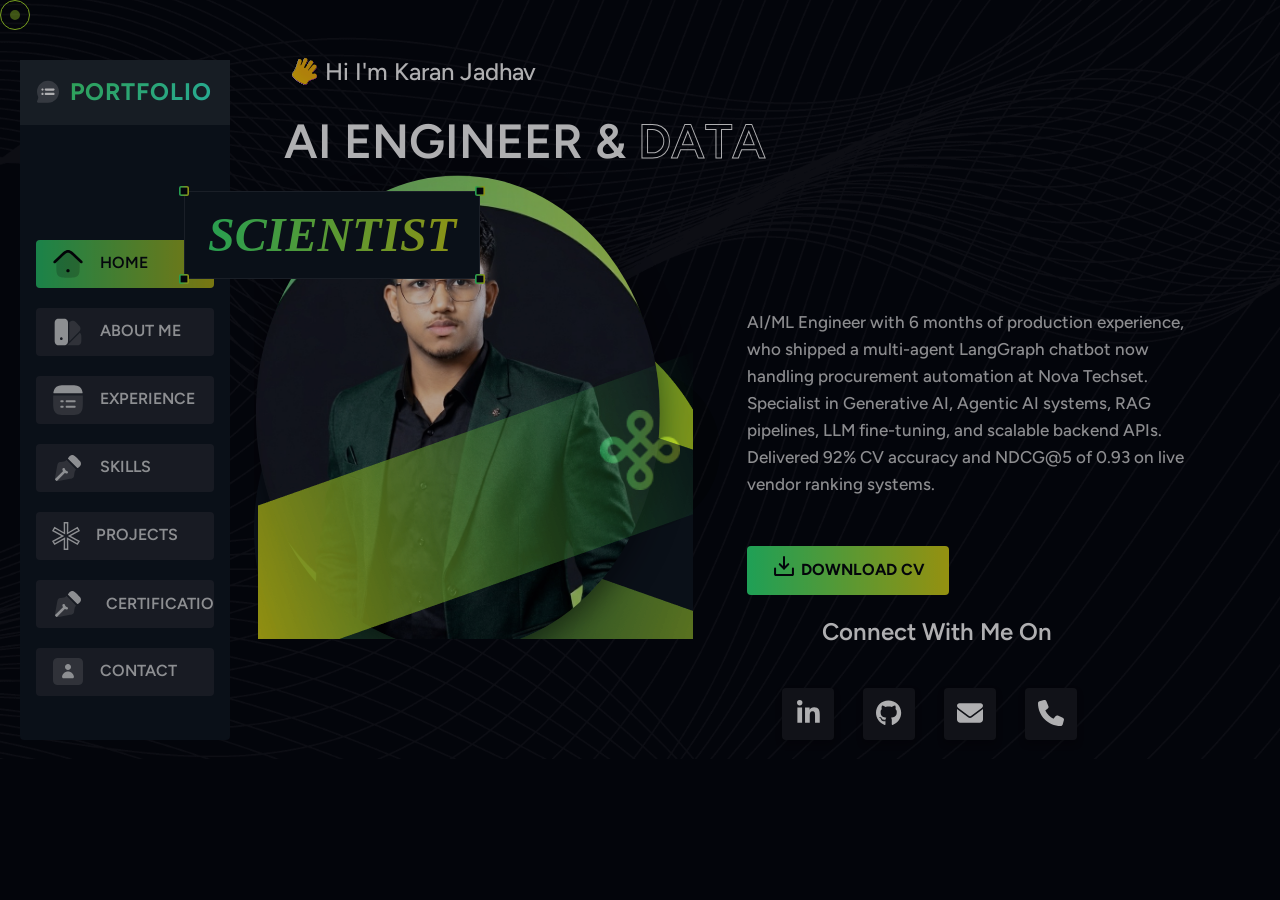
==== commit 698abda4: "Force cache refresh: update style.css version query string" ====
--- a/index.html
+++ b/index.html
@@ -23,7 +23,7 @@
   <link rel="stylesheet" href="assets/css/main.css">
 
   <!-- Custom animated gradient styles -->
-  <link rel="stylesheet" href="style.css">
+  <link rel="stylesheet" href="style.css?v=2">
 
   <!--=====  JS SCRIPT LINK =======-->
   <script src="assets/js/plugins/jquery-3-6-0.min.js"></script>
--- a/style.css
+++ b/style.css
@@ -1,3 +1,4 @@
+/* Portfolio stylesheet v2 - updated 2026-07-23 */
 @keyframes gradientShift {
     0% {
         background-position: 0% 50%;
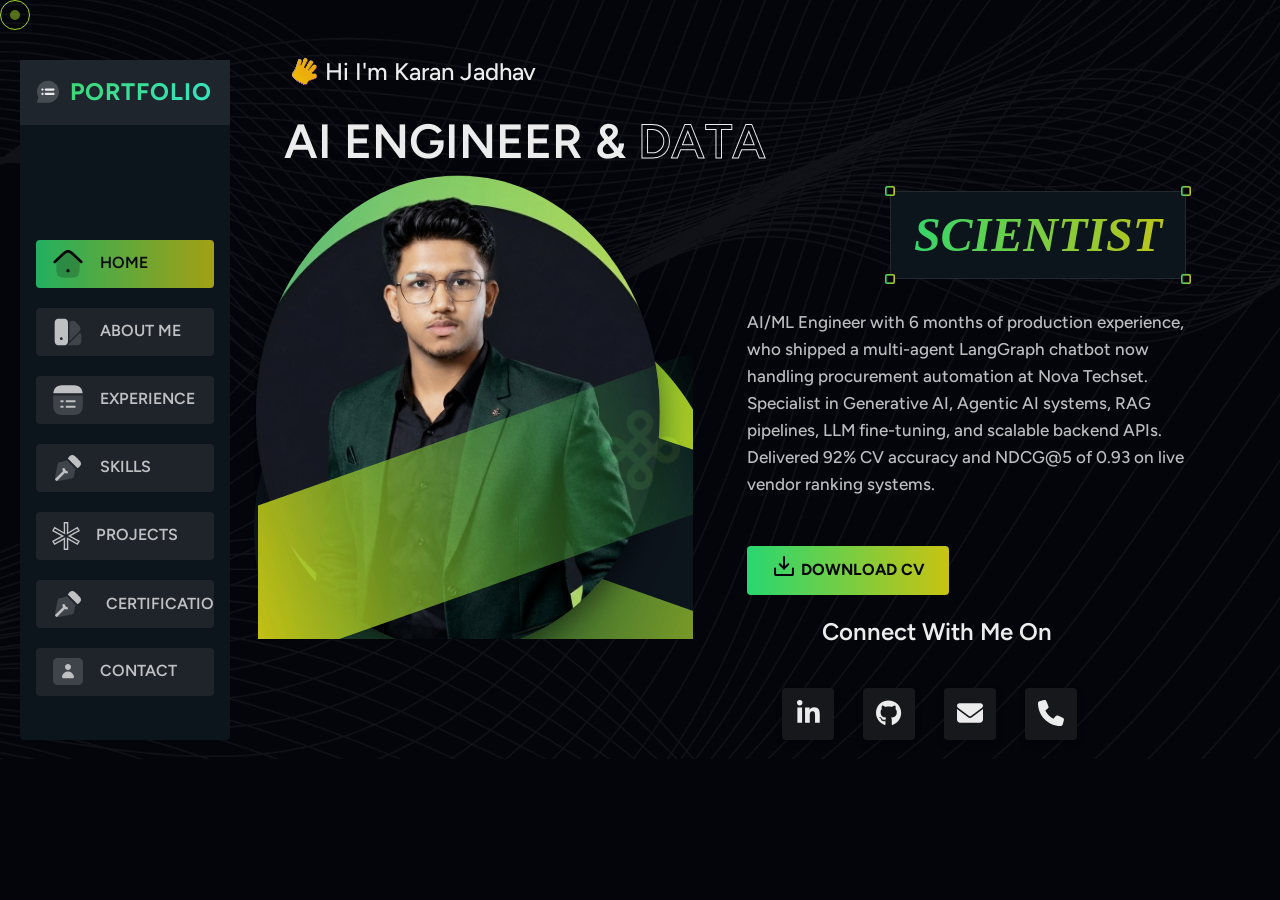
==== commit 74eee4b1: "Fix: Use flex-column for heading so SCIENTIST never overlaps hero image on any browser" ====
--- a/index.html
+++ b/index.html
@@ -23,7 +23,7 @@
   <link rel="stylesheet" href="assets/css/main.css">
 
   <!-- Custom animated gradient styles -->
-  <link rel="stylesheet" href="style.css?v=2">
+  <link rel="stylesheet" href="style.css?v=3">
 
   <!--=====  JS SCRIPT LINK =======-->
   <script src="assets/js/plugins/jquery-3-6-0.min.js"></script>
--- a/style.css
+++ b/style.css
@@ -1,4 +1,4 @@
-/* Portfolio stylesheet v2 - updated 2026-07-23 */
+/* Portfolio stylesheet v3 - updated 2026-09-10 */
 @keyframes gradientShift {
     0% {
         background-position: 0% 50%;
@@ -705,12 +705,32 @@
 }
 
 /* ===================================================
+   HERO HEADING — "SCIENTIST" MARKETER BOX
+   Use flex-column so positioning is flow-based and
+   identical on ALL browsers and GitHub Pages.
+   No fragile right: Npx offsets needed.
+   =================================================== */
+
+/* Make the heading a flex column at ALL screen sizes */
+.homepage1-body .header-section-area .header-textarea .pbmit-heading-subheading {
+    display: flex !important;
+    flex-direction: column !important;
+    align-items: flex-start !important;
+}
+
+/* "SCIENTIST" box: always flows below the h1, aligned to the RIGHT of its column */
+.homepage1-body .header-section-area .header-textarea .pbmit-heading-subheading span.marketer {
+    position: relative !important;
+    right: auto !important;       /* kill the pixel-based right offset from main.css */
+    align-self: flex-end !important; /* pushes it to the right edge of the heading column */
+    margin-top: 10px !important;
+}
+
+/* ===================================================
    RESPONSIVE FIX — Small Laptops (992px – 1199px)
-   Prevents content overlap on smaller laptop screens
    =================================================== */
 @media only screen and (min-width: 992px) and (max-width: 1199px) {
 
-    /* Sidebar: reduce width and reposition to avoid eating into content */
     .homepage1-body .header-section-area .sidebar-main .sidebar-area {
         left: 10px !important;
         width: 180px !important;
@@ -730,7 +750,6 @@
         padding: 10px 12px !important;
     }
 
-    /* Hero heading: scale down font sizes */
     .homepage1-body .header-section-area .header-textarea .pbmit-heading-subheading h1 {
         font-size: 36px !important;
         line-height: 40px !important;
@@ -741,16 +760,13 @@
         line-height: 40px !important;
     }
 
-    /* "SCIENTIST" box: pull it back from the extreme right */
     .homepage1-body .header-section-area .header-textarea .pbmit-heading-subheading span.marketer {
-        right: 0 !important;
         font-size: 36px !important;
         line-height: 40px !important;
         padding: 16px 20px !important;
         margin-top: 10px !important;
     }
 
-    /* Hero image container: reduce negative offset */
     .homepage1-body .header-section-area .pbmit-animation-style3 {
         top: -80px !important;
         left: -20px !important;
@@ -760,7 +776,6 @@
         height: 400px !important;
     }
 
-    /* Hero portrait: scale down */
     .homepage1-body .header-section-area .pbmit-animation-style3 .progress-one_leftbox .side-bg3 {
         width: 80% !important;
         height: 90% !important;
@@ -776,7 +791,6 @@
         max-width: 90% !important;
     }
 
-    /* Text area: reduce spacing */
     .homepage1-body .header-section-area .header-textarea .header-pera-area {
         margin-top: 20px !important;
     }
@@ -786,7 +800,6 @@
         line-height: 24px !important;
     }
 
-    /* Social links: reset left offset */
     .homepage1-body .header-section-area .header-textarea .header-pera-area .socila-links-area {
         margin-top: 20px !important;
         left: 0 !important;
@@ -800,14 +813,12 @@
         margin: 16px 8px 0 0 !important;
     }
 
-    /* H4 greeting text */
     .homepage1-body .header-section-area .header-textarea .pbmit-heading-subheading h4 {
         font-size: 18px !important;
         line-height: 18px !important;
         margin-bottom: 16px !important;
     }
 
-    /* Download CV button */
     .btn-area .download-btn {
         padding: 12px 18px !important;
         font-size: 14px !important;
@@ -817,11 +828,9 @@
 
 /* ===================================================
    RESPONSIVE FIX — Medium Laptops (1200px – 1399px)
-   Moderate scaling to prevent partial overlap
    =================================================== */
 @media only screen and (min-width: 1200px) and (max-width: 1399px) {
 
-    /* Sidebar: shift closer to left edge */
     .homepage1-body .header-section-area .sidebar-main .sidebar-area {
         left: 20px !important;
         width: 210px !important;
@@ -836,7 +845,6 @@
         margin-top: 70px !important;
     }
 
-    /* Hero heading: slightly smaller */
     .homepage1-body .header-section-area .header-textarea .pbmit-heading-subheading h1 {
         font-size: 48px !important;
         line-height: 52px !important;
@@ -847,16 +855,13 @@
         line-height: 52px !important;
     }
 
-    /* "SCIENTIST" box: reduce offset significantly */
     .homepage1-body .header-section-area .header-textarea .pbmit-heading-subheading span.marketer {
-        right: 100px !important;
         font-size: 48px !important;
         line-height: 52px !important;
         padding: 18px 24px !important;
         margin-top: 16px !important;
     }
 
-    /* Hero image container */
     .homepage1-body .header-section-area .pbmit-animation-style3 {
         top: -120px !important;
         left: -30px !important;
@@ -866,7 +871,6 @@
         height: 480px !important;
     }
 
-    /* Text area spacing */
     .homepage1-body .header-section-area .header-textarea .header-pera-area {
         margin-top: 30px !important;
     }
@@ -876,7 +880,6 @@
         line-height: 27px !important;
     }
 
-    /* Social links */
     .homepage1-body .header-section-area .header-textarea .header-pera-area .socila-links-area {
         margin-top: 25px !important;
         left: -30px !important;
@@ -884,13 +887,11 @@
 }
 
 /* ===================================================
-   RESPONSIVE FIX — Smaller range 1400px – 1599px
-   Fine-tune the "SCIENTIST" offset at this range
+   RESPONSIVE FIX — 1400px – 1599px
    =================================================== */
 @media only screen and (min-width: 1400px) and (max-width: 1599px) {
 
     .homepage1-body .header-section-area .header-textarea .pbmit-heading-subheading span.marketer {
-        right: 200px !important;
         font-size: 56px !important;
         line-height: 56px !important;
     }
@@ -902,24 +903,4 @@
     .homepage1-body .header-section-area .pbmit-animation-style3 .progress-one_leftbox {
         height: 520px !important;
     }
-}
-
-/* ===================================================
-   RESPONSIVE FIX — Large screens 1600px+
-   Prevent "SCIENTIST" from overlapping the hero image
-   =================================================== */
-@media only screen and (min-width: 1600px) {
-
-    .homepage1-body .header-section-area .header-textarea .pbmit-heading-subheading {
-        display: flex !important;
-        flex-direction: column !important;
-    }
-
-    .homepage1-body .header-section-area .header-textarea .pbmit-heading-subheading span.marketer {
-        /* Align to the right side of the heading row — keeps it out of the image column */
-        position: relative !important;
-        right: auto !important;
-        align-self: flex-end !important;
-        margin-top: 16px !important;
-    }
 }
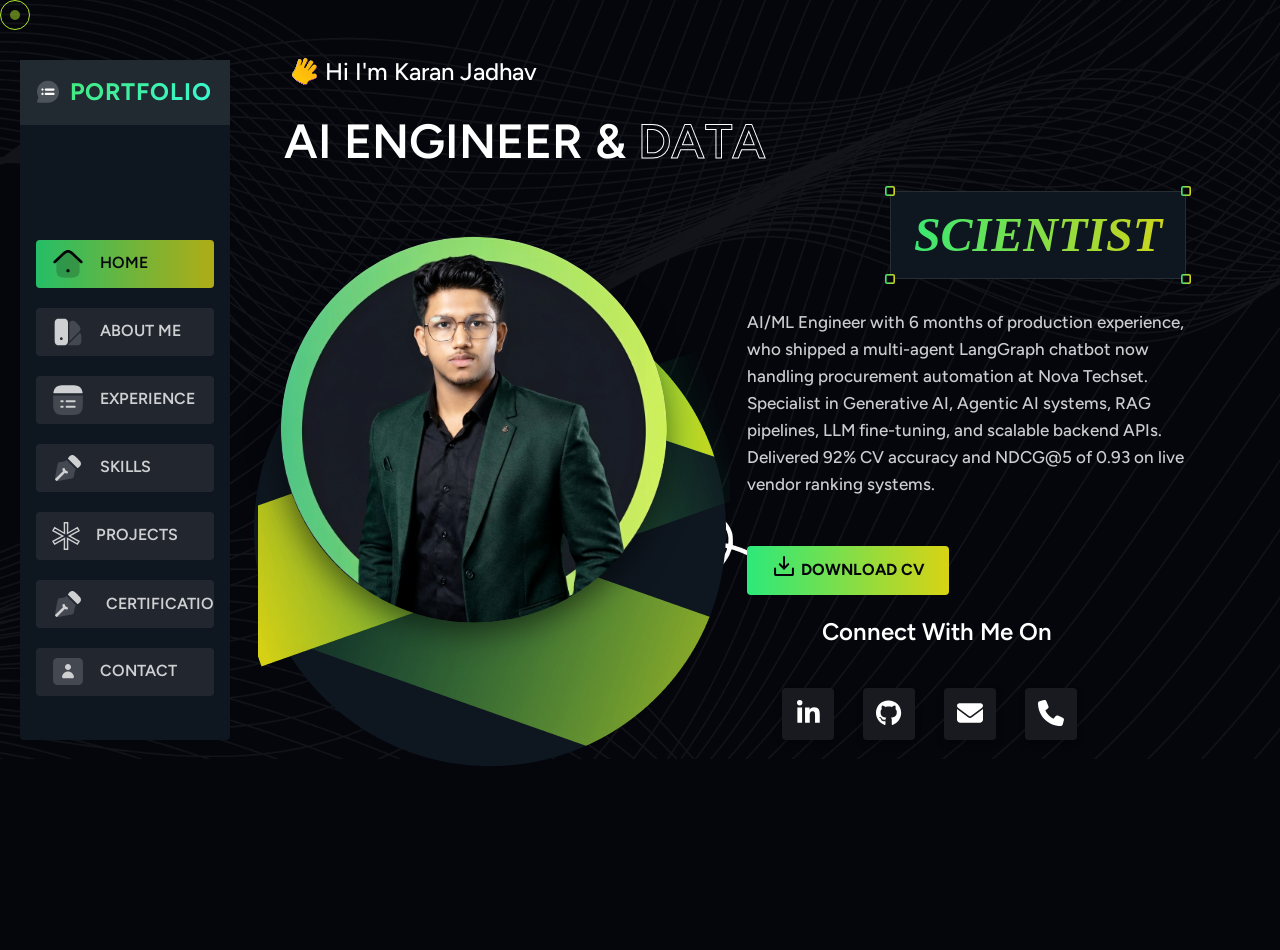
==== commit a4c8126e: "Fix: Stable hero portrait positioning - identical on local and GitHub Pages" ====
--- a/index.html
+++ b/index.html
@@ -23,7 +23,7 @@
   <link rel="stylesheet" href="assets/css/main.css">
 
   <!-- Custom animated gradient styles -->
-  <link rel="stylesheet" href="style.css?v=3">
+  <link rel="stylesheet" href="style.css?v=4">
 
   <!--=====  JS SCRIPT LINK =======-->
   <script src="assets/js/plugins/jquery-3-6-0.min.js"></script>
--- a/style.css
+++ b/style.css
@@ -407,42 +407,39 @@
     color: #000;
 }
 
-/* Hero Image - Proper positioning within circular frame */
+/* ===================================================
+   HERO IMAGE — Stable cross-environment positioning
+   Anchors the portrait to the green ring (side-bg1)
+   so it renders identically on local + GitHub Pages
+   =================================================== */
+
+/* Allow the circular ring & portrait to overflow the container
+   so overflow:hidden doesn't clip differently per environment */
+.homepage1-body .header-section-area .pbmit-animation-style3 .progress-one_leftbox {
+    overflow: visible !important;
+}
+
+/* Portrait: sit on top of the green ring, centered */
 .homepage1-body .header-section-area .pbmit-animation-style3 .progress-one_leftbox .side-bg3 {
     position: absolute !important;
-    top: 41% !important;
-    left: 51% !important;
-    transform: translate(-55%, -38%) !important;
-    width: 92% !important;
-    height: 99% !important;
+    top: 50% !important;
+    left: 50% !important;
+    transform: translate(-50%, -42%) !important;
+    width: 88% !important;
+    height: auto !important;
     object-fit: cover !important;
     object-position: center top !important;
     border-radius: 50% !important;
     box-shadow: 0 10px 30px rgba(0, 0, 0, 0.5);
-}
-
-/* Ensure the container doesn't overflow */
-.pbmit-animation-style3 {
-    position: relative;
-    width: 100%;
-}
-
-.progress-one_leftbox {
-    position: relative;
-    overflow: hidden;
-    max-width: 100%;
-}
-
-/* Prevent text overlap */
-.header-pera-area {
-    padding-left: 0;
-    position: relative;
-    z-index: 10;
+    z-index: 3 !important;
 }
 
 @media (max-width: 767px) {
     .homepage1-body .header-section-area .pbmit-animation-style3 .progress-one_leftbox .side-bg3 {
         object-fit: contain !important;
+        width: 100% !important;
+        height: auto !important;
+        transform: translate(-50%, -42%) !important;
     }
 }
 
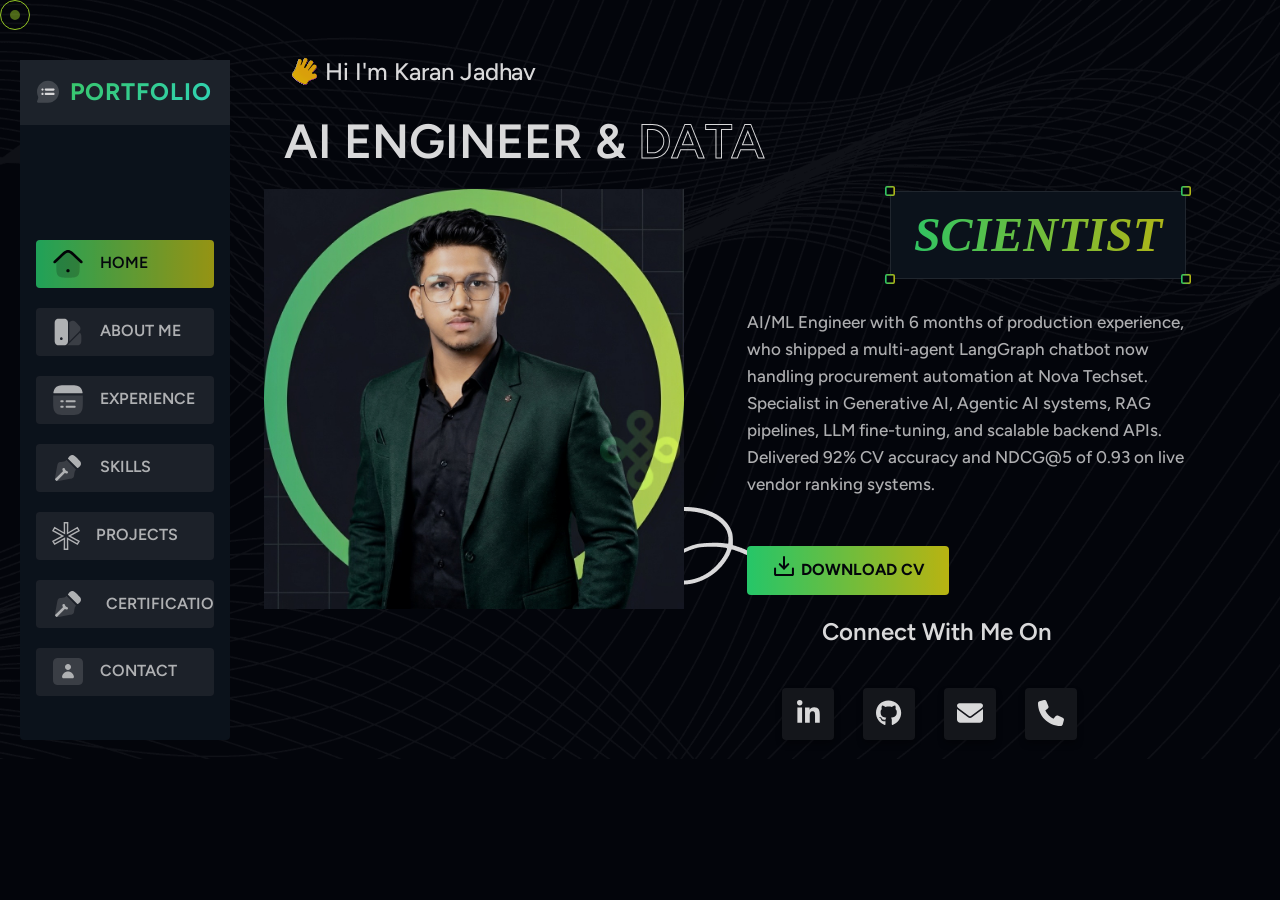
==== commit 153ef245: "Remove oval ring and slash from hero image - show clean portrait only" ====
--- a/index.html
+++ b/index.html
@@ -23,7 +23,7 @@
   <link rel="stylesheet" href="assets/css/main.css">
 
   <!-- Custom animated gradient styles -->
-  <link rel="stylesheet" href="style.css?v=4">
+  <link rel="stylesheet" href="style.css?v=5">
 
   <!--=====  JS SCRIPT LINK =======-->
   <script src="assets/js/plugins/jquery-3-6-0.min.js"></script>
--- a/style.css
+++ b/style.css
@@ -408,38 +408,41 @@
 }
 
 /* ===================================================
-   HERO IMAGE — Stable cross-environment positioning
-   Anchors the portrait to the green ring (side-bg1)
-   so it renders identically on local + GitHub Pages
+   HERO IMAGE — Clean portrait, no oval/ring decorations
    =================================================== */
 
-/* Allow the circular ring & portrait to overflow the container
-   so overflow:hidden doesn't clip differently per environment */
+/* Hide the green oval ring (side-bg1) and diagonal slash (side-bg2) */
+.homepage1-body .header-section-area .pbmit-animation-style3 .progress-one_leftbox .side-bg1,
+.homepage1-body .header-section-area .pbmit-animation-style3 .progress-one_leftbox .side-bg2 {
+    display: none !important;
+}
+
+/* Show only the portrait image, clean and natural */
 .homepage1-body .header-section-area .pbmit-animation-style3 .progress-one_leftbox {
     overflow: visible !important;
-}
-
-/* Portrait: sit on top of the green ring, centered */
+    display: flex !important;
+    align-items: center !important;
+    justify-content: center !important;
+}
+
 .homepage1-body .header-section-area .pbmit-animation-style3 .progress-one_leftbox .side-bg3 {
-    position: absolute !important;
-    top: 50% !important;
-    left: 50% !important;
-    transform: translate(-50%, -42%) !important;
-    width: 88% !important;
+    position: relative !important;
+    top: auto !important;
+    left: auto !important;
+    transform: none !important;
+    width: 100% !important;
     height: auto !important;
-    object-fit: cover !important;
-    object-position: center top !important;
-    border-radius: 50% !important;
-    box-shadow: 0 10px 30px rgba(0, 0, 0, 0.5);
+    max-width: 420px !important;
+    object-fit: contain !important;
+    border-radius: 0 !important;
+    box-shadow: none !important;
     z-index: 3 !important;
+    display: block !important;
 }
 
 @media (max-width: 767px) {
     .homepage1-body .header-section-area .pbmit-animation-style3 .progress-one_leftbox .side-bg3 {
-        object-fit: contain !important;
-        width: 100% !important;
-        height: auto !important;
-        transform: translate(-50%, -42%) !important;
+        max-width: 280px !important;
     }
 }
 
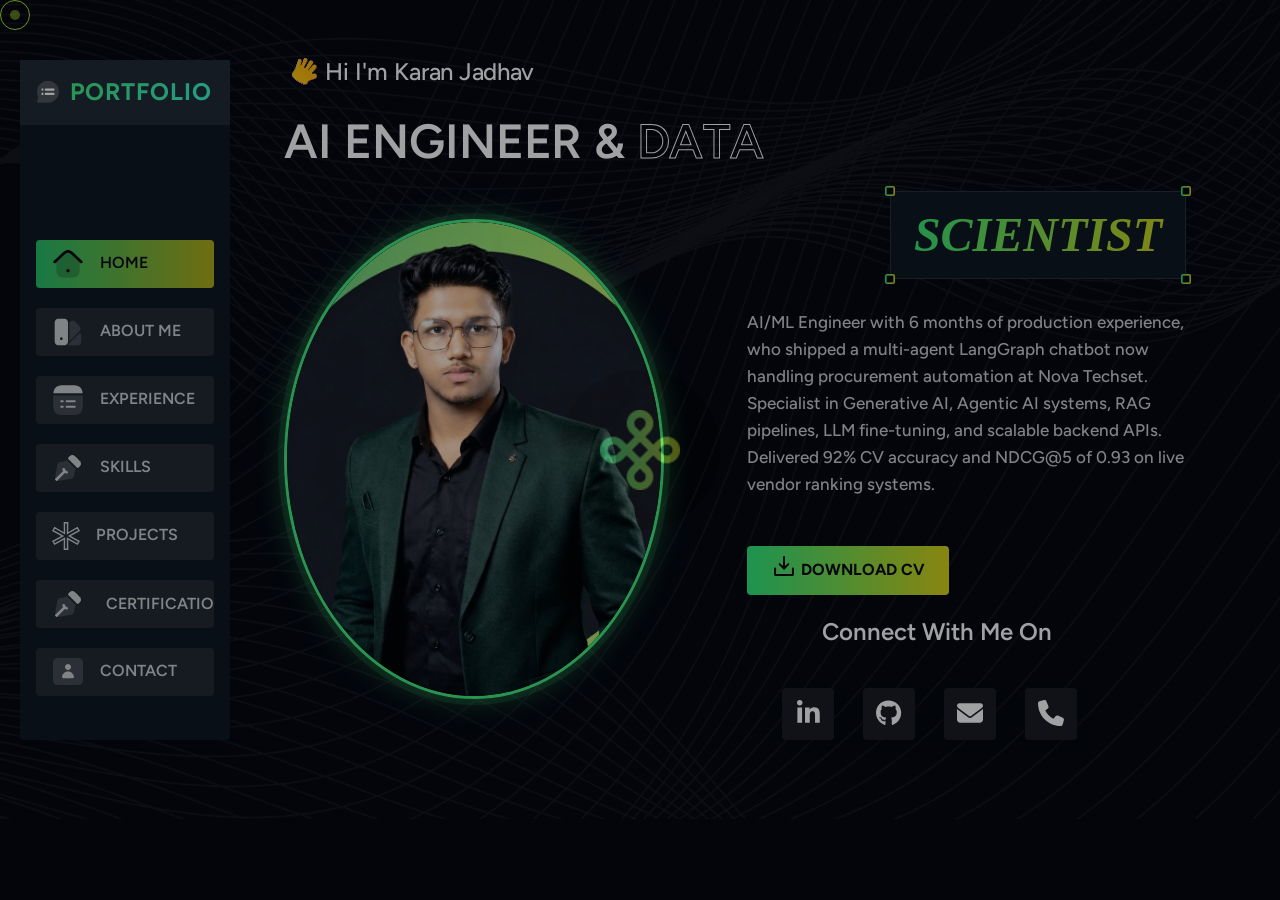
==== commit e9dff832: "Hero: circular portrait with CSS green ring, hide all corner grids and slash" ====
--- a/index.html
+++ b/index.html
@@ -23,7 +23,7 @@
   <link rel="stylesheet" href="assets/css/main.css">
 
   <!-- Custom animated gradient styles -->
-  <link rel="stylesheet" href="style.css?v=5">
+  <link rel="stylesheet" href="style.css?v=6">
 
   <!--=====  JS SCRIPT LINK =======-->
   <script src="assets/js/plugins/jquery-3-6-0.min.js"></script>
--- a/style.css
+++ b/style.css
@@ -408,41 +408,60 @@
 }
 
 /* ===================================================
-   HERO IMAGE — Clean portrait, no oval/ring decorations
+   HERO IMAGE — Circular portrait with green CSS ring
+   Reliable on ALL environments (no image-based ring)
    =================================================== */
 
-/* Hide the green oval ring (side-bg1) and diagonal slash (side-bg2) */
+/* Hide all decorative elements: slash, old ring, corner grids */
 .homepage1-body .header-section-area .pbmit-animation-style3 .progress-one_leftbox .side-bg1,
-.homepage1-body .header-section-area .pbmit-animation-style3 .progress-one_leftbox .side-bg2 {
+.homepage1-body .header-section-area .pbmit-animation-style3 .progress-one_leftbox .side-bg2,
+.homepage1-body .header-section-area .pbmit-animation-style3 .progress-one_leftbox .elements3 {
     display: none !important;
 }
 
-/* Show only the portrait image, clean and natural */
+/* The container BECOMES the green circular ring */
 .homepage1-body .header-section-area .pbmit-animation-style3 .progress-one_leftbox {
-    overflow: visible !important;
-    display: flex !important;
-    align-items: center !important;
-    justify-content: center !important;
-}
-
+    position: relative !important;
+    width: 380px !important;
+    height: 380px !important;
+    border-radius: 50% !important;
+    border: 3px solid #43e97b !important;
+    box-shadow:
+        0 0 0 6px rgba(67, 233, 123, 0.12),
+        0 0 30px rgba(67, 233, 123, 0.35) !important;
+    overflow: hidden !important;
+    margin: 60px auto 0 auto !important;
+    background: transparent !important;
+}
+
+/* Portrait: fills the circle perfectly */
 .homepage1-body .header-section-area .pbmit-animation-style3 .progress-one_leftbox .side-bg3 {
-    position: relative !important;
-    top: auto !important;
-    left: auto !important;
+    position: absolute !important;
+    top: 0 !important;
+    left: 0 !important;
+    width: 100% !important;
+    height: 100% !important;
+    object-fit: cover !important;
+    object-position: center top !important;
+    border-radius: 50% !important;
     transform: none !important;
-    width: 100% !important;
-    height: auto !important;
-    max-width: 420px !important;
-    object-fit: contain !important;
-    border-radius: 0 !important;
-    box-shadow: none !important;
-    z-index: 3 !important;
     display: block !important;
+    z-index: 2 !important;
+}
+
+@media (max-width: 991px) {
+    .homepage1-body .header-section-area .pbmit-animation-style3 .progress-one_leftbox {
+        width: 280px !important;
+        height: 280px !important;
+        margin: 30px auto !important;
+    }
 }
 
 @media (max-width: 767px) {
-    .homepage1-body .header-section-area .pbmit-animation-style3 .progress-one_leftbox .side-bg3 {
-        max-width: 280px !important;
+    .homepage1-body .header-section-area .pbmit-animation-style3 .progress-one_leftbox {
+        width: 240px !important;
+        height: 240px !important;
+        margin: 20px auto !important;
     }
 }
 
